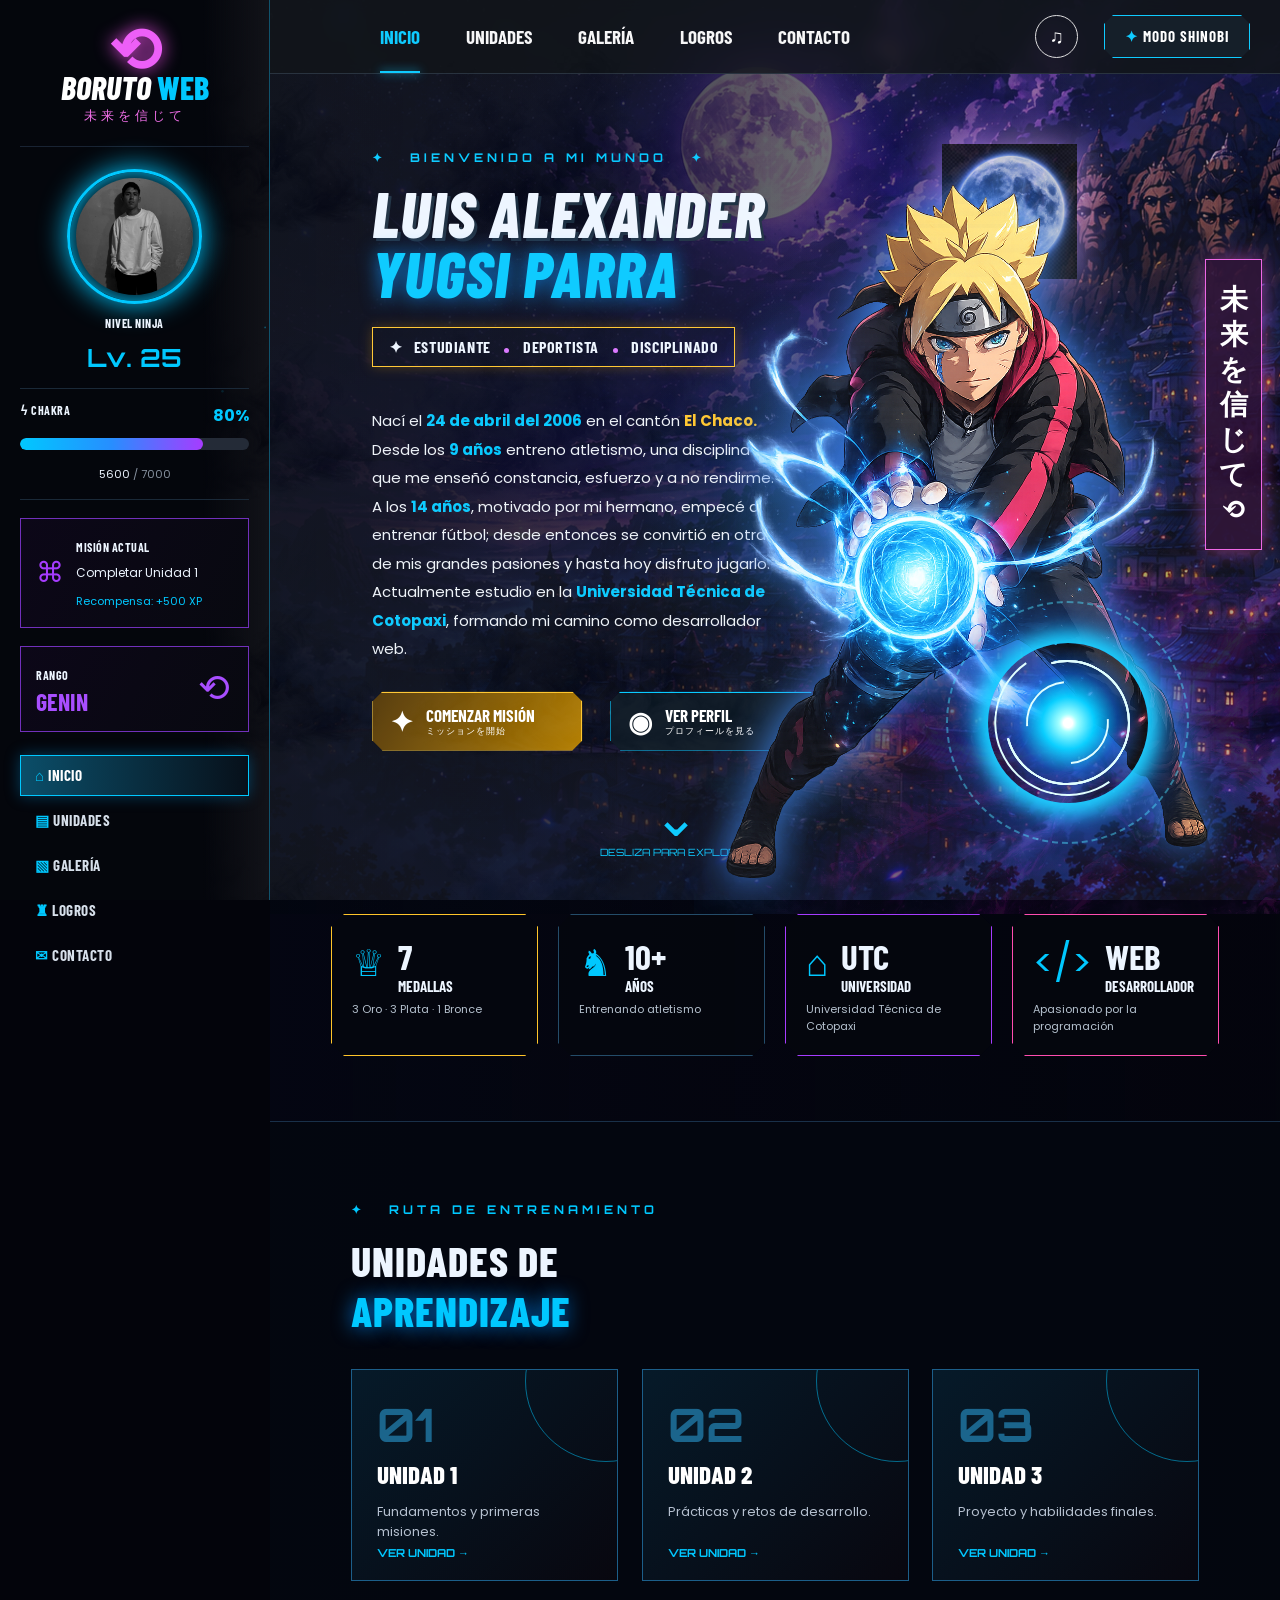
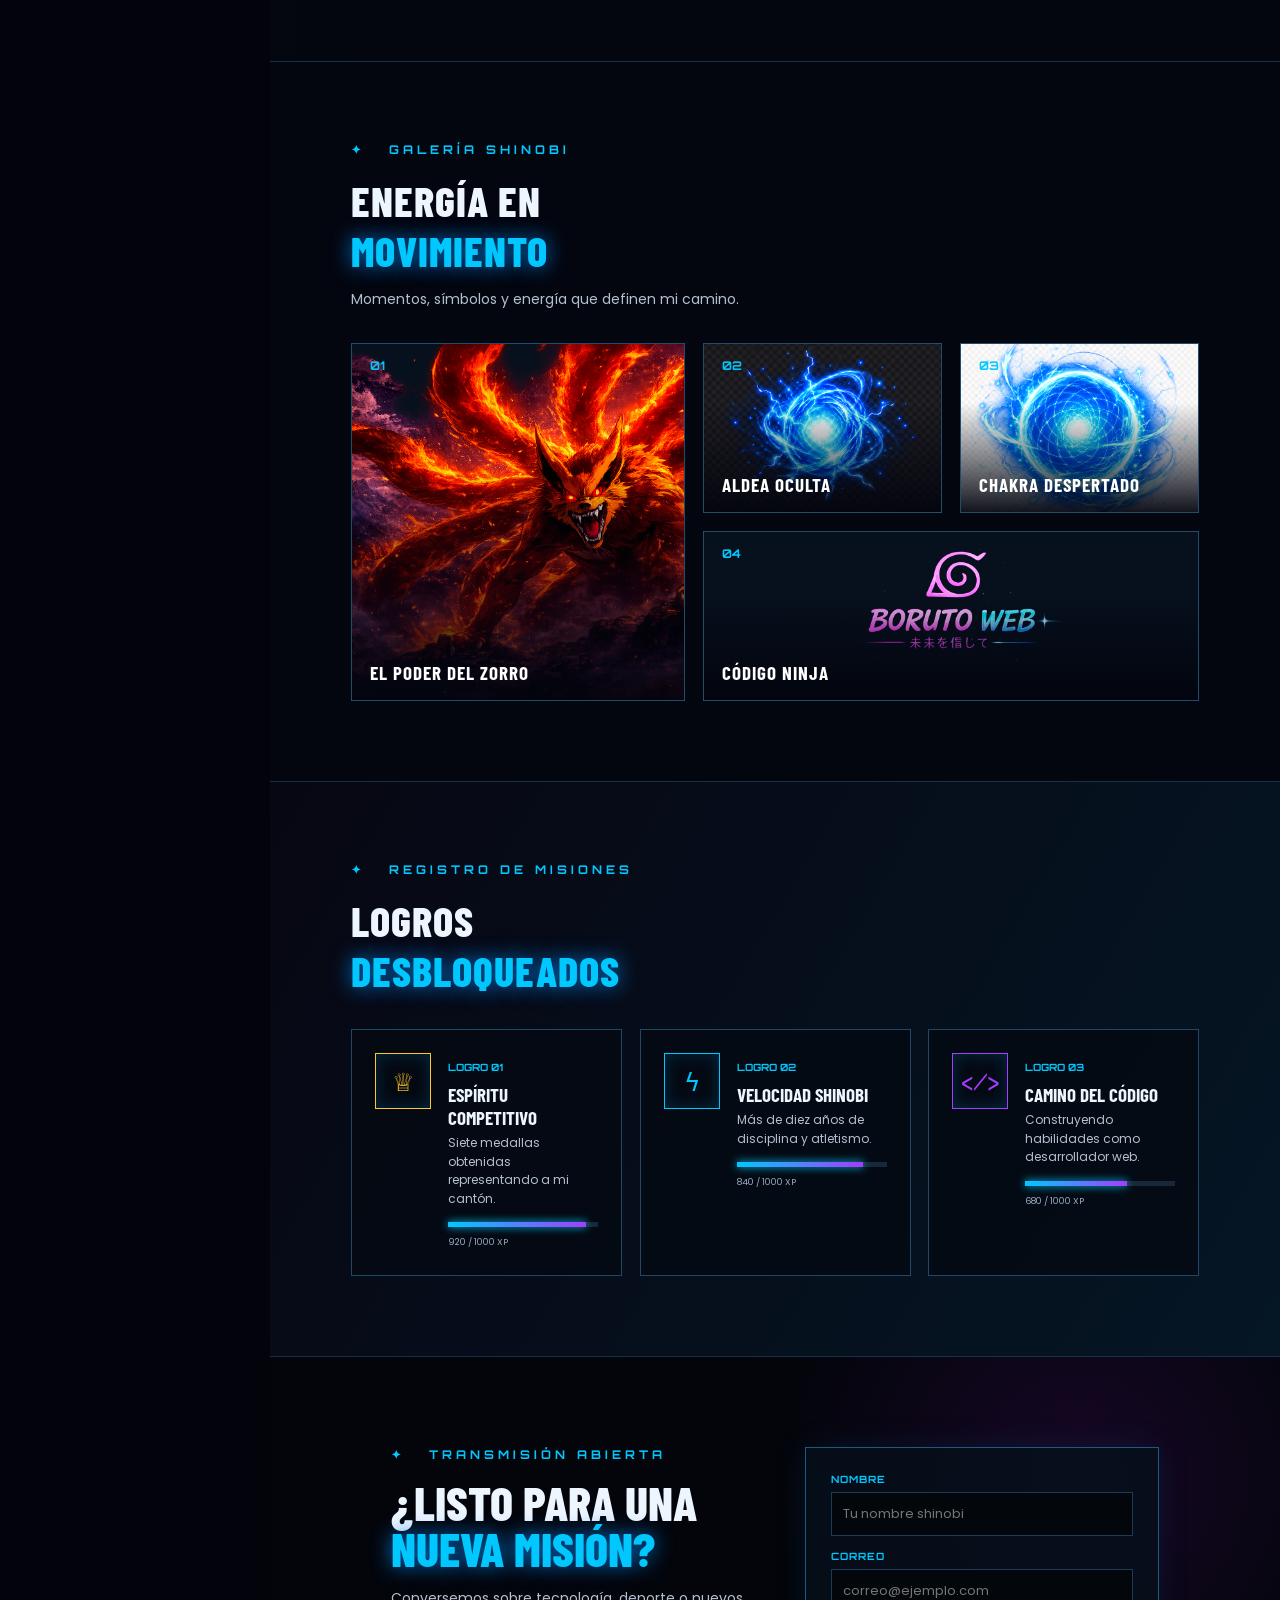
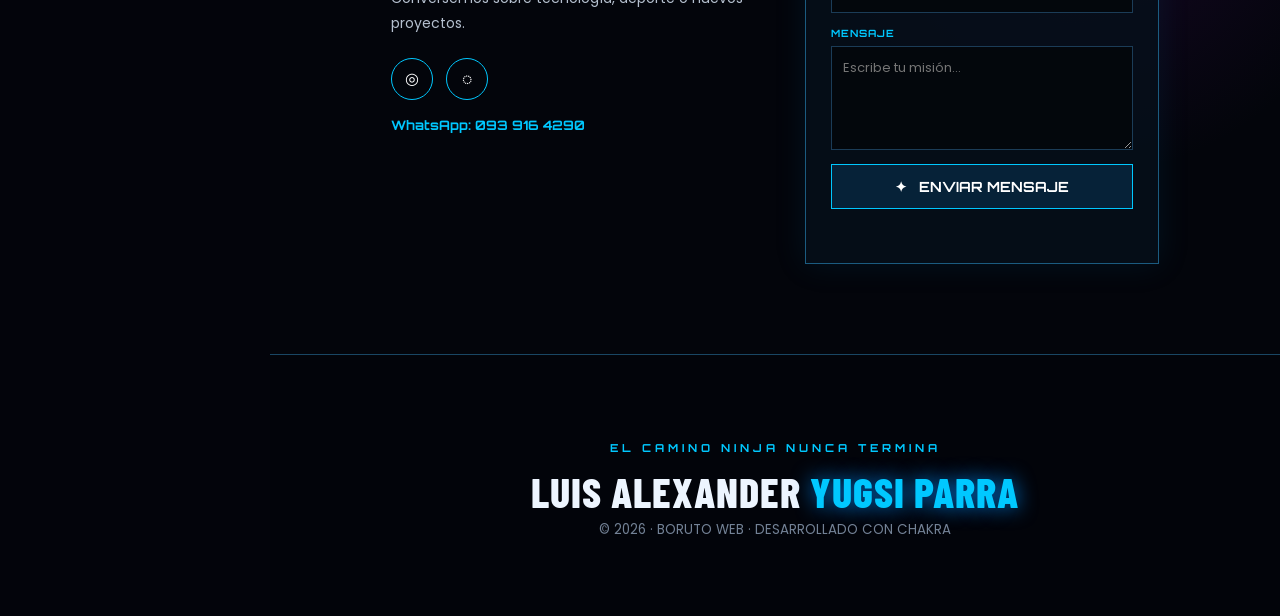
==== index.html @ 44925be3 "parte27" ====
<!doctype html>
<html lang="es">
<head>
  <meta charset="UTF-8">
  <meta name="viewport" content="width=device-width, initial-scale=1.0">
  <meta name="theme-color" content="#050711">
  <title>Boruto Web | Luis Alexander Yugsi</title>
  <link rel="preconnect" href="https://fonts.googleapis.com">
  <link rel="preconnect" href="https://fonts.gstatic.com" crossorigin>
  <link href="https://fonts.googleapis.com/css2?family=Barlow+Condensed:wght@500;600;700;800&family=Orbitron:wght@500;600;700;800&family=Poppins:wght@400;500;600;700&display=swap" rel="stylesheet">
  <link rel="stylesheet" href="style.css">
  <link rel="stylesheet" href="extras.css">
  <link rel="stylesheet" href="polish.css">
  <link rel="stylesheet" href="fixes.css">
  <link rel="stylesheet" href="composition.css">
  <link rel="stylesheet" href="motion.css">
</head>
<body>
  <div class="loader" id="loader" aria-label="Cargando experiencia shinobi"><div class="loader-mark">うずまき</div><p>BORUTO · NARUTO NEXT GENERATIONS</p><small>LA NUEVA GENERACIÓN DESPIERTA</small><span></span></div>
  <div class="cursor-sharingan" id="sharingan" aria-hidden="true"><i></i><i></i><i></i></div>
  <div class="page-noise" aria-hidden="true"></div>
  <canvas id="particles" aria-hidden="true"></canvas>

  <aside class="sidebar" aria-label="Panel de navegación">
    <a class="brand" href="#inicio"><span class="leaf">⟲</span><strong>BORUTO <em>WEB</em></strong><small>未来を信じて</small></a>
    <section class="profile-card">
      <div class="profile-ring"><img src="img/avatar.jpg" alt="Foto de Luis Alexander Yugsi"></div>
      <p>NIVEL NINJA</p><b>Lv. <em>25</em></b>
    </section>
    <section class="chakra"><div><span>ϟ CHAKRA</span><b>80%</b></div><div class="meter"><i></i></div><small>5600 <em>/ 7000</em></small></section>
    <section class="mission"><span>⌘</span><div><b>MISIÓN ACTUAL</b><p>Completar Unidad 1</p><small>Recompensa: +500 XP</small></div></section>
    <section class="rank"><small>RANGO</small><b>GENIN</b><span>⟲</span></section>
    <nav class="side-nav"><a class="active" href="#inicio">⌂ <span>INICIO</span></a><a href="#unidades">▤ <span>UNIDADES</span></a><a href="#galeria">▧ <span>GALERÍA</span></a><a href="#logros">♜ <span>LOGROS</span></a><a href="#contacto">✉ <span>CONTACTO</span></a></nav>
  </aside>

  <main>
    <header class="topbar"><button class="menu-toggle" aria-label="Abrir menú">☰</button><nav><a class="active" href="#inicio">INICIO</a><a href="#unidades">UNIDADES</a><a href="#galeria">GALERÍA</a><a href="#logros">LOGROS</a><a href="#contacto">CONTACTO</a></nav><button class="sound" id="sound" aria-label="Activar sonido">♫</button><button class="mode" id="mode">✦ <span>MODO SHINOBI</span></button></header>

    <section class="hero" id="inicio">
      <div class="kurama-ambient" aria-hidden="true"></div>
      <div class="hero-copy reveal">
        <p class="eyebrow">✦ &nbsp; BIENVENIDO A MI MUNDO &nbsp; ✦</p>
        <h1>LUIS ALEXANDER <span>YUGSI PARRA</span></h1>
        <div class="roles">✦ &nbsp; ESTUDIANTE <i></i> DEPORTISTA <i></i> DISCIPLINADO</div>
        <p class="intro">Nací el <b>24 de abril del 2006</b> en el cantón <strong>El Chaco.</strong> Desde los <b>9 años</b> entreno atletismo, una disciplina que me enseñó constancia, esfuerzo y a no rendirme. A los <b>14 años</b>, motivado por mi hermano, empecé a entrenar fútbol; desde entonces se convirtió en otra de mis grandes pasiones y hasta hoy disfruto jugarlo. Actualmente estudio en la <b>Universidad Técnica de Cotopaxi</b>, formando mi camino como desarrollador web.</p>
        <div class="hero-actions"><a class="btn btn-gold" href="unidad1.html">✦ <span>COMENZAR MISIÓN<small>ミッションを開始</small></span></a><a class="btn btn-blue" href="https://www.instagram.com/luisy._x6/" target="_blank" rel="noreferrer">◉ <span>VER PERFIL<small>プロフィールを見る</small></span></a></div>
        <a class="explore" href="#unidades">⌄<small>DESLIZA PARA EXPLORAR</small></a>
      </div>
      <div class="hero-art reveal" aria-label="Ilustración de Boruto con rasengan">
        <img class="moon" src="img/luna.png" alt="">
        <img class="boruto" src="img/boruto.png" alt="Boruto Uzumaki">
        <div class="rasengan" id="rasengan"><i></i><i></i><i></i><b></b></div>
      </div>
      <div class="scroll">未<br>来<br>を<br>信<br>じ<br>て<br>⟲</div>
    </section>

    <section class="stats" id="estadisticas"><article><span>♕</span><b>7</b><strong>MEDALLAS</strong><p>3 Oro · 3 Plata · 1 Bronce</p></article><article><span>♞</span><b>10+</b><strong>AÑOS</strong><p>Entrenando atletismo</p></article><article><span>⌂</span><b>UTC</b><strong>UNIVERSIDAD</strong><p>Universidad Técnica de Cotopaxi</p></article><article><span>&lt;/&gt;</span><b>WEB</b><strong>DESARROLLADOR</strong><p>Apasionado por la programación</p></article></section>

    <section class="content-section" id="unidades"><p class="eyebrow">✦ &nbsp; RUTA DE ENTRENAMIENTO</p><h2>UNIDADES DE <span>APRENDIZAJE</span></h2><div class="unit-grid"><a href="unidad1.html"><b>01</b><h3>UNIDAD 1</h3><p>Fundamentos y primeras misiones.</p><span>VER UNIDAD →</span></a><a href="unidad2.html"><b>02</b><h3>UNIDAD 2</h3><p>Prácticas y retos de desarrollo.</p><span>VER UNIDAD →</span></a><a href="unidad3.html"><b>03</b><h3>UNIDAD 3</h3><p>Proyecto y habilidades finales.</p><span>VER UNIDAD →</span></a></div></section>
    <section class="content-section gallery" id="galeria"><p class="eyebrow">✦ &nbsp; GALERÍA SHINOBI</p><h2>ENERGÍA EN <span>MOVIMIENTO</span></h2><p class="section-text">Momentos, símbolos y energía que definen mi camino.</p><div class="gallery-grid"><button class="gallery-card featured" data-title="EL PODER DEL ZORRO"><img src="img/kurama.png" alt="Kurama"><span>01</span><b>EL PODER DEL ZORRO</b></button><button class="gallery-card" data-title="ALDEA OCULTA"><img src="img/card-bg.png" alt="Paisaje shinobi"><span>02</span><b>ALDEA OCULTA</b></button><button class="gallery-card" data-title="CHAKRA DESPERTADO"><img src="img/rasenga.png" alt="Rasengan"><span>03</span><b>CHAKRA DESPERTADO</b></button><button class="gallery-card" data-title="CÓDIGO NINJA"><img src="img/logo.png" alt="Símbolo shinobi"><span>04</span><b>CÓDIGO NINJA</b></button></div></section>
    <section class="content-section achievements" id="logros"><p class="eyebrow">✦ &nbsp; REGISTRO DE MISIONES</p><h2>LOGROS <span>DESBLOQUEADOS</span></h2><div class="achievement-grid"><article><div class="badge gold">♕</div><div><small>LOGRO 01</small><h3>ESPÍRITU COMPETITIVO</h3><p>Siete medallas obtenidas representando a mi cantón.</p><div class="xp"><i style="width:92%"></i></div><span>920 / 1000 XP</span></div></article><article><div class="badge blue">ϟ</div><div><small>LOGRO 02</small><h3>VELOCIDAD SHINOBI</h3><p>Más de diez años de disciplina y atletismo.</p><div class="xp"><i style="width:84%"></i></div><span>840 / 1000 XP</span></div></article><article><div class="badge purple">&lt;/&gt;</div><div><small>LOGRO 03</small><h3>CAMINO DEL CÓDIGO</h3><p>Construyendo habilidades como desarrollador web.</p><div class="xp"><i style="width:68%"></i></div><span>680 / 1000 XP</span></div></article></div></section>
    <section class="contact-section" id="contacto"><div><p class="eyebrow">✦ &nbsp; TRANSMISIÓN ABIERTA</p><h2>¿LISTO PARA UNA<br><span>NUEVA MISIÓN?</span></h2><p>Conversemos sobre tecnología, deporte o nuevos proyectos.</p><div class="socials"><a href="https://www.instagram.com/luisy._x6/" target="_blank" rel="noreferrer" aria-label="Instagram de Luis">◎</a><a href="https://wa.me/593939164290" target="_blank" rel="noreferrer" aria-label="WhatsApp de Luis">◌</a></div><a class="phone-link" href="https://wa.me/593939164290" target="_blank" rel="noreferrer">WhatsApp: 093 916 4290</a></div><form id="contact-form"><label>NOMBRE<input required name="nombre" placeholder="Tu nombre shinobi"></label><label>CORREO<input required type="email" name="correo" placeholder="correo@ejemplo.com"></label><label>MENSAJE<textarea required name="mensaje" rows="4" placeholder="Escribe tu misión..."></textarea></label><button class="send" type="submit">✦ &nbsp; ENVIAR MENSAJE</button><p class="form-status" aria-live="polite"></p></form></section>
    <footer><p>EL CAMINO NINJA NUNCA TERMINA</p><h2>LUIS ALEXANDER <span>YUGSI PARRA</span></h2><small>© 2026 · BORUTO WEB · DESARROLLADO CON CHAKRA</small></footer>
  <dialog id="lightbox"><button aria-label="Cerrar galería">×</button><img src="" alt=""><p></p></dialog>
  </main>
  <script src="main.js"></script>
  <script src="extras.js"></script>
  <script src="music.js"></script>
  <script src="motion.js"></script>
</body>
</html>
---- style.css ----
:root{--cyan:#00c8ff;--purple:#a63cff;--gold:#ffc52a;--pink:#ff4daf;--bg:#03040b;--panel:#070a13;--text:#edf5ff;--muted:#b5c0cf}*{box-sizing:border-box}html{scroll-behavior:smooth}body{margin:0;background:var(--bg);color:var(--text);font-family:Poppins,sans-serif;overflow-x:hidden}.page-noise{position:fixed;inset:0;z-index:10;pointer-events:none;opacity:.06;background-image:url("img/smoke.png");background-size:390px;mix-blend-mode:screen}#particles{position:fixed;inset:0;width:100%;height:100%;z-index:1;pointer-events:none}.loader{position:fixed;inset:0;z-index:99;display:grid;place-content:center;text-align:center;gap:14px;background:#03040b;transition:opacity .7s,visibility .7s}.loader.done{opacity:0;visibility:hidden}.loader-mark{font:700 70px/1 Orbitron;color:var(--cyan);text-shadow:0 0 30px var(--cyan)}.loader p,.eyebrow{font:700 12px Orbitron;letter-spacing:4px;color:var(--cyan)}.loader>span{width:230px;height:3px;background:#132233;overflow:hidden}.loader>span:after{content:"";display:block;width:50%;height:100%;background:var(--cyan);animation:load 1.8s infinite}@keyframes load{from{transform:translateX(-100%)}to{transform:translateX(200%)}}.sidebar{position:fixed;z-index:12;inset:0 auto 0 0;width:270px;padding:28px 20px;background:linear-gradient(90deg,#04060c 75%,transparent);border-right:1px solid #11536c}.brand{display:grid;justify-items:center;text-decoration:none;color:white;border-bottom:1px solid #192333;padding-bottom:20px}.leaf{font:700 62px/40px Orbitron;color:#ed5ff7;text-shadow:0 0 18px #f04fec}.brand strong{font:800 32px Barlow Condensed;font-style:italic}.brand em{color:var(--cyan);font-style:normal}.brand small{color:#ef6ee7;letter-spacing:4px}.profile-card{text-align:center;padding:22px 0 14px}.profile-ring{margin:auto;width:135px;height:135px;border:3px solid var(--cyan);border-radius:50%;padding:6px;box-shadow:0 0 28px var(--cyan),inset 0 0 22px var(--cyan)}.profile-ring img{width:100%;height:100%;object-fit:cover;border-radius:50%;filter:grayscale(1) contrast(1.2)}.profile-card p,.chakra span,.mission b,.rank small{font:700 12px Barlow Condensed;letter-spacing:.5px}.profile-card b{font:700 25px Orbitron;color:var(--cyan)}.profile-card em{font-style:normal}.chakra{border-top:1px solid #1a2938;border-bottom:1px solid #1a2938;padding:14px 0;text-align:center}.chakra div:first-child{display:flex;justify-content:space-between}.chakra b{color:var(--cyan)}.meter{height:12px;background:#242b37;border-radius:10px;margin:10px 0;overflow:hidden}.meter i{display:block;width:80%;height:100%;background:linear-gradient(90deg,var(--cyan),#278eff,var(--purple));border-radius:inherit}.chakra small{font-size:11px}.chakra em{color:#8792a0;font-style:normal}.mission,.rank{position:relative;margin-top:18px;border:1px solid #7130bb;background:linear-gradient(120deg,#0c0718,#080910);padding:15px;display:flex;gap:12px;align-items:center}.mission>span{font-size:28px;color:var(--purple)}.mission p{margin:5px 0;font-size:12px}.mission small{color:var(--cyan);font-size:11px}.rank{display:block}.rank b{display:block;color:#a84eff;font:700 24px Barlow Condensed}.rank span{position:absolute;right:18px;bottom:15px;color:#a84eff;font-size:38px}.side-nav{display:grid;gap:4px;margin-top:23px}.side-nav a{padding:10px 14px;color:#d6dfea;text-decoration:none;font:700 15px Barlow Condensed;letter-spacing:.5px;border:1px solid transparent}.side-nav a:hover,.side-nav .active{color:white;background:linear-gradient(90deg,#0b4e69,#07101a);border-color:var(--cyan);box-shadow:0 0 15px #008ed566}.side-nav a::first-letter{color:var(--cyan)}main{position:relative;z-index:2;margin-left:270px;min-height:100vh;background:linear-gradient(90deg,#050714cc,#05071440),url("img/fondo.png") center/cover fixed}.topbar{height:74px;display:flex;align-items:center;justify-content:flex-end;gap:26px;padding:0 30px;border-bottom:1px solid #1c2633;background:#03060bd9;backdrop-filter:blur(9px);position:sticky;top:0;z-index:11}.topbar nav{display:flex;gap:46px;margin-right:auto;margin-left:80px}.topbar a{position:relative;text-decoration:none;color:#f5f5f6;font:700 19px Barlow Condensed}.topbar a:hover,.topbar a.active{color:var(--cyan)}.topbar a.active:after{content:"";position:absolute;height:2px;inset:auto 0 -25px;background:var(--cyan);box-shadow:0 0 10px var(--cyan)}button{font:inherit;color:white}.sound{border:1px solid #ddd;border-radius:50%;background:transparent;width:43px;height:43px;font-size:19px}.mode{padding:11px 20px;background:#06111c;border:1px solid var(--cyan);clip-path:polygon(9px 0,calc(100% - 9px) 0,100% 9px,100% calc(100% - 9px),calc(100% - 9px) 100%,9px 100%,0 calc(100% - 9px),0 9px);box-shadow:0 0 17px #008bd880;font:700 15px Barlow Condensed;letter-spacing:1px}.mode:first-letter{color:var(--cyan)}.menu-toggle{display:none}.hero{position:relative;display:grid;grid-template-columns:minmax(410px,1fr) minmax(440px,.9fr);min-height:760px;padding:60px 10% 20px;overflow:hidden}.hero:before{content:"";position:absolute;inset:0;background:radial-gradient(circle at 68% 42%,#204b9366,transparent 29%),linear-gradient(90deg,#030610cc 0%,transparent 80%);pointer-events:none}.hero-copy,.hero-art{position:relative;z-index:2}.hero-copy{padding-top:20px}.eyebrow{margin:0 0 18px}.hero h1{margin:0;font:800 clamp(47px,5vw,76px)/.93 Barlow Condensed;font-style:italic;letter-spacing:1px;text-shadow:3px 3px 0 #172a3d}.hero h1 span,h2 span{display:block;color:var(--cyan);text-shadow:0 0 20px #0078d8}.roles{display:inline-block;margin:25px 0;padding:9px 16px;border:1px solid var(--gold);box-shadow:0 0 13px #c17c0055;font:700 16px Barlow Condensed;letter-spacing:.6px}.roles i{display:inline-block;margin:0 10px;width:5px;height:5px;border-radius:50%;background:#d972ff}.intro{max-width:490px;font-size:15px;line-height:1.9;color:#edf2f8}.intro b{color:var(--cyan)}.intro strong{color:var(--gold)}.hero-actions{display:flex;gap:28px;margin-top:28px}.btn{display:flex;align-items:center;gap:13px;min-width:210px;padding:11px 17px;text-decoration:none;color:white;font:700 28px Barlow Condensed;transition:.25s;clip-path:polygon(10px 0,calc(100% - 10px) 0,100% 10px,100% calc(100% - 10px),calc(100% - 10px) 100%,10px 100%,0 calc(100% - 10px),0 10px)}.btn span{font-size:17px}.btn small{display:block;font:9px Poppins;letter-spacing:1px}.btn:hover{transform:translateY(-6px) scale(1.03)}.btn-gold{background:linear-gradient(120deg,#4d3100,#b37e00);border:1px solid var(--gold);box-shadow:0 0 16px #ffc40077}.btn-blue{background:#06121e;border:1px solid var(--cyan);box-shadow:0 0 16px #00bfff77}.explore{display:grid;justify-items:center;text-decoration:none;color:var(--cyan);font-size:55px;line-height:.5;margin:52px 0 0 48%;animation:bob 1.4s infinite alternate}.explore small{font:10px Orbitron;margin-top:16px;white-space:nowrap}@keyframes bob{to{transform:translateY(10px)}}.hero-art{min-width:0}.boruto{position:absolute;width:min(670px,60vw);right:-6%;bottom:-25px;filter:drop-shadow(0 0 20px #327de9);animation:float 5s ease-in-out infinite}.moon{position:absolute;top:-38px;right:23%;width:150px;mix-blend-mode:screen;opacity:.8;filter:drop-shadow(0 0 20px #d09aff)}@keyframes float{50%{transform:translateY(-15px)}}.rasengan{position:absolute;z-index:3;width:170px;height:170px;right:17%;bottom:0;border-radius:50%;background:radial-gradient(circle,#fff 0 4%,#9effff 8%,#0cf 23%,#066dfc88 44%,transparent 68%);box-shadow:0 0 18px 12px #10cfff,0 0 60px 25px #1269ff99;animation:spin 4s linear infinite}.rasengan:before,.rasengan:after,.rasengan i{content:"";position:absolute;inset:11%;border:2px solid #dfffff;border-radius:50%;border-left-color:transparent;transform:rotate(30deg)}.rasengan:after{inset:24%;transform:rotate(-50deg);border-right-color:transparent}.rasengan i:nth-child(2){inset:4%;transform:rotate(100deg);border-top-color:transparent}.rasengan b{position:absolute;inset:-26%;border:2px dashed #43dfff77;border-radius:50%}@keyframes spin{to{transform:rotate(360deg)}}.scroll{position:absolute;right:18px;top:200px;padding:22px 13px;color:white;text-align:center;font:700 28px/1.25 serif;background:#26082ddd;border:1px solid #ed5fe3;box-shadow:0 0 22px #f158d588}.stats{position:relative;z-index:3;display:grid;grid-template-columns:repeat(4,1fr);gap:20px;padding:0 6% 65px}.stats article{min-height:127px;padding:20px;border:1px solid #244c69;background:#05080ede;clip-path:polygon(13px 0,calc(100% - 13px) 0,100% 13px,100% calc(100% - 13px),calc(100% - 13px) 100%,13px 100%,0 calc(100% - 13px),0 13px)}.stats article:nth-child(1){border-color:var(--gold)}.stats article:nth-child(3){border-color:var(--purple)}.stats article:nth-child(4){border-color:var(--pink)}.stats span{float:left;color:var(--cyan);font-size:37px;margin-right:13px}.stats b{font:700 35px Barlow Condensed}.stats strong{display:block;font:700 15px Barlow Condensed}.stats p{margin:6px 0 0;font-size:11px;color:#b5c1ce}.content-section{position:relative;padding:80px 8%;background:#040710e8;border-top:1px solid #193049}.content-section h2,footer h2{margin:0;font:800 42px Barlow Condensed;letter-spacing:1px}.unit-grid{display:grid;grid-template-columns:repeat(3,1fr);gap:24px;margin-top:34px}.unit-grid a{position:relative;min-height:195px;padding:25px;text-decoration:none;color:white;border:1px solid #1c5e89;background:linear-gradient(135deg,#061a29,#08070f);overflow:hidden;transition:.3s}.unit-grid a:before{content:"";position:absolute;width:160px;height:160px;right:-70px;top:-70px;border:1px solid var(--cyan);border-radius:50%;opacity:.5}.unit-grid a:hover{transform:translateY(-9px);box-shadow:0 12px 35px #008fd333;border-color:var(--cyan)}.unit-grid b{font:700 46px Orbitron;color:#1b658c}.unit-grid h3{margin:6px 0;font:800 25px Barlow Condensed}.unit-grid p{color:var(--muted);font-size:13px}.unit-grid span{position:absolute;bottom:20px;color:var(--cyan);font:700 11px Orbitron}.gallery>div{display:grid;grid-template-columns:1.2fr 1fr 1fr;gap:18px;margin-top:33px;height:250px}.gallery img{width:100%;height:100%;object-fit:cover;filter:saturate(1.2) contrast(1.05);border:1px solid #275372;transition:.3s}.gallery img:hover{transform:scale(1.025);box-shadow:0 0 25px #00b7ff88}footer{padding:75px 8%;text-align:center;background:#02040a;border-top:1px solid #194663}footer>p{font:700 11px Orbitron;letter-spacing:4px;color:var(--cyan)}footer h2 span{display:inline;color:var(--cyan)}footer div{display:flex;justify-content:center;gap:18px;margin:25px}footer a{display:grid;place-items:center;width:48px;height:48px;border:1px solid var(--cyan);border-radius:50%;color:white;text-decoration:none;font-size:22px;box-shadow:0 0 15px #008ad666}footer small{color:#738296}.cursor-sharingan{position:fixed;z-index:20;width:25px;height:25px;left:0;top:0;border:2px solid #ff375f;border-radius:50%;background:#ef3150;box-shadow:0 0 14px #f31143;pointer-events:none;transform:translate(-50%,-50%) scale(0);transition:transform .15s}.cursor-sharingan i{position:absolute;width:6px;height:10px;background:#09040a;border-radius:100% 0;left:8px;top:1px;transform-origin:5px 11px}.cursor-sharingan i:nth-child(2){transform:rotate(120deg)}.cursor-sharingan i:nth-child(3){transform:rotate(240deg)}body.shinobi{--cyan:#ff3b63;background:#150409}body.shinobi .mode,body.shinobi .topbar a.active:after{border-color:#ff3b63;background:#ff3b63}body.shinobi .boruto{filter:drop-shadow(0 0 22px #f03565)}@media(max-width:1000px){.sidebar{transform:translateX(-100%);transition:.3s}.sidebar.open{transform:translateX(0)}main{margin-left:0}.menu-toggle{display:block;background:none;border:0;font-size:23px}.topbar nav{margin-left:0;gap:18px}.hero{padding-left:8%;padding-right:5%}.stats{grid-template-columns:repeat(2,1fr)}.scroll{display:none}}@media(max-width:650px){.topbar nav,.sound{display:none}.topbar{justify-content:space-between}.hero{display:block;min-height:780px;padding-top:55px}.hero h1{font-size:50px}.hero-art{height:360px}.boruto{width:400px;right:-80px;bottom:-15px}.rasengan{width:115px;height:115px;right:17%;bottom:2px}.hero-actions{gap:10px}.btn{min-width:0;width:50%;padding:9px;font-size:22px}.btn span{font-size:13px}.stats,.unit-grid{grid-template-columns:1fr}.gallery>div{height:auto;grid-template-columns:1fr}.gallery img{height:180px}.content-section h2,footer h2{font-size:35px}}
---- extras.css ----
.kurama-ambient{position:absolute;z-index:1;right:-12%;bottom:-16%;width:70%;height:72%;background:url("img/kurama.png") right bottom/contain no-repeat;opacity:.12;filter:hue-rotate(285deg) saturate(1.8);mix-blend-mode:screen;animation:kurama 13s ease-in-out infinite}.section-text{max-width:510px;color:var(--muted);font-size:14px}.gallery-grid{display:grid!important;grid-template-columns:1.4fr 1fr 1fr!important;grid-auto-rows:170px;height:auto!important}.gallery-card{position:relative;padding:0;overflow:hidden;border:1px solid #214d6d;background:#07101d;color:white;text-align:left;cursor:pointer}.gallery-card.featured{grid-row:span 2}.gallery-card:nth-child(4){grid-column:span 2}.gallery-card img{border:0!important;transform:none!important;transition:transform .5s!important}.gallery-card:after{content:"";position:absolute;inset:0;background:linear-gradient(transparent 35%,#02040eee)}.gallery-card:hover img{transform:scale(1.09)!important}.gallery-card span,.gallery-card b{position:absolute;z-index:1;left:18px}.gallery-card span{top:14px;color:var(--cyan);font:700 12px Orbitron}.gallery-card b{bottom:16px;font:700 19px Barlow Condensed;letter-spacing:1px}.achievements{background:linear-gradient(120deg,#070713,#051624)}.achievement-grid{display:grid;grid-template-columns:repeat(3,1fr);gap:18px;margin-top:34px}.achievement-grid article{display:flex;gap:17px;padding:23px;border:1px solid #214667;background:#050912c9}.badge{display:grid;place-items:center;min-width:56px;height:56px;border:1px solid var(--cyan);font:25px Orbitron;color:var(--cyan);box-shadow:inset 0 0 16px #008bc444}.badge.gold{border-color:var(--gold);color:var(--gold)}.badge.purple{border-color:var(--purple);color:var(--purple)}.achievement-grid small{font:700 10px Orbitron;color:var(--cyan)}.achievement-grid h3{margin:5px 0;font:700 19px Barlow Condensed}.achievement-grid p{margin:0;color:var(--muted);font-size:12px;line-height:1.55}.xp{height:5px;background:#18283a;margin-top:14px}.xp i{display:block;height:100%;background:linear-gradient(90deg,var(--cyan),var(--purple));box-shadow:0 0 8px var(--cyan)}.achievement-grid article span{font-size:9px;color:#99abc1}.contact-section{display:grid;grid-template-columns:1fr 1fr;gap:60px;padding:90px 12%;background:radial-gradient(circle at 80% 20%,#3e0b5b55,transparent 32%),#03050b;border-top:1px solid #193049}.contact-section h2{margin:0;font:800 48px/.95 Barlow Condensed}.contact-section h2 span{color:var(--cyan)}.contact-section>div>p:not(.eyebrow){color:var(--muted);font-size:14px;line-height:1.8;max-width:420px}.socials{display:flex;gap:13px;margin-top:22px}.socials a{display:grid;place-items:center;width:42px;height:42px;border:1px solid var(--cyan);border-radius:50%;color:white;text-decoration:none}.contact-section form{padding:25px;border:1px solid #1b5b80;background:#06101bd9;box-shadow:0 0 30px #006ea422}.contact-section label{display:block;margin-bottom:14px;font:700 10px Orbitron;letter-spacing:1px;color:var(--cyan)}.contact-section input,.contact-section textarea{display:block;width:100%;margin-top:7px;padding:11px;border:1px solid #1b3c57;background:#03070c;color:white;outline:none;font:13px Poppins}.contact-section input:focus,.contact-section textarea:focus{border-color:var(--cyan);box-shadow:0 0 10px #00bfff33}.send{width:100%;padding:13px;border:1px solid var(--cyan);background:#062238;color:white;font:700 14px Orbitron;cursor:pointer}.send:hover{background:#063d61}.form-status{min-height:18px;margin:11px 0 0;color:var(--cyan);font-size:12px}dialog{padding:0;border:1px solid var(--cyan);background:#030711;color:white;max-width:min(700px,90vw)}dialog::backdrop{background:#000c}dialog img{display:block;max-width:100%;max-height:70vh}dialog p{padding:0 18px;font:700 19px Barlow Condensed}dialog button{position:absolute;right:7px;top:5px;width:35px;height:35px;border:1px solid white;background:#050911;color:white;font-size:25px;cursor:pointer}@keyframes kurama{50%{transform:translate(-35px,-18px) scale(1.06);opacity:.2}}@media(max-width:800px){.achievement-grid,.contact-section{grid-template-columns:1fr}.gallery-grid{grid-template-columns:1fr 1fr!important}.gallery-card.featured{grid-row:span 2}.gallery-card:nth-child(4){grid-column:span 2}}@media(max-width:500px){.gallery-grid{grid-template-columns:1fr!important}.gallery-card.featured,.gallery-card:nth-child(4){grid-row:auto;grid-column:auto}.contact-section{padding:65px 8%}}
---- polish.css ----
.hero{align-items:center;padding-left:clamp(48px,8vw,130px);padding-right:clamp(28px,6vw,100px)}.hero-copy{align-self:center;padding:0 0 28px;max-width:560px}.hero-art{height:680px;align-self:center}.hero-art .boruto{right:50%;transform:translateX(50%)}.hero-art .moon{right:38%}.hero-art .rasengan{right:19%}.profile-ring img{object-position:center 27%;filter:grayscale(.25) contrast(1.08)}.sound.active{color:var(--cyan);border-color:var(--cyan);box-shadow:0 0 19px #00c8ff99;animation:pulse-sound 1.4s infinite alternate}@keyframes pulse-sound{to{transform:scale(1.08);box-shadow:0 0 28px #00c8ff}}.phone-link{display:inline-block;margin-top:17px;color:var(--cyan);font:700 13px Orbitron;text-decoration:none}.phone-link:hover{text-decoration:underline}@media(max-width:1000px){.hero{padding-left:8%;padding-right:5%}.hero-art .boruto{right:-6%;transform:none}.hero-art{height:auto}.hero-copy{max-width:none}}@media(max-width:650px){.profile-ring img{object-position:center 24%}.hero-art{height:360px}.hero-art .boruto{right:-80px;transform:none}.hero-art .rasengan{right:17%}}
---- fixes.css ----
/* El movimiento vertical de Boruto usa transform; mantenerlo en el mismo contexto evita que la ilustración se desplace fuera del encuadre. */
.hero-art .boruto{right:-4%!important;transform:none!important;bottom:-8px!important}.hero-art{overflow:visible}.hero{isolation:isolate}.loader small{font:600 10px Orbitron;letter-spacing:3px;color:#a5cfe6;margin-top:-8px}.achievements{scroll-margin-top:85px}.stats{scroll-margin-top:85px}@media(min-width:1001px){.hero-art{height:680px}.hero-art .boruto{width:min(640px,52vw)!important;right:-2%!important;bottom:0!important}.hero-art .rasengan{right:15%!important;bottom:6%!important}}@media(max-width:650px){.hero-art .boruto{right:-80px!important;bottom:-15px!important}}
---- composition.css ----
/* Composición de escritorio: la ilustración mide 1024×1536; se limita su ancho para conservar la cabeza y el rasengan dentro del hero. */
@media(min-width:1001px){.hero{min-height:790px}.hero-art{height:760px!important}.hero-art .boruto{width:min(520px,43vw)!important;right:2%!important;bottom:-45px!important}.hero-art .moon{top:10px!important;right:33%!important;width:135px}.hero-art .rasengan{width:160px;height:160px;right:17%!important;bottom:12%!important}.hero-copy{padding-bottom:20px}.scroll{top:185px}}
@media(min-width:1500px){.hero-art .boruto{width:540px!important;right:0!important}.hero-art .rasengan{right:15%!important}}
@media(max-width:1000px){.hero-art .boruto{width:min(500px,67vw)!important;right:-4%!important;bottom:-20px!important}}
---- motion.css ----
/* Movimiento, profundidad y transiciones de interfaz. */
.hero-copy,.hero-art,.stats article,.unit-grid a,.gallery-card,.achievement-grid article,.contact-section>div,.contact-section form{animation:rise-in .8s both}.hero-art{animation-delay:.16s}.stats article:nth-child(2),.unit-grid a:nth-child(2),.achievement-grid article:nth-child(2){animation-delay:.1s}.stats article:nth-child(3),.unit-grid a:nth-child(3),.achievement-grid article:nth-child(3){animation-delay:.2s}.stats article:nth-child(4){animation-delay:.3s}@keyframes rise-in{from{opacity:0;transform:translateY(32px)}to{opacity:1;transform:translateY(0)}}
.stats article,.unit-grid a,.achievement-grid article{will-change:transform;transform-style:preserve-3d}.stats article:before,.unit-grid a:after{content:"";position:absolute;inset:0;pointer-events:none;background:linear-gradient(120deg,transparent 35%,#ffffff18 48%,transparent 62%);transform:translateX(-125%);transition:transform .65s}.stats article:hover:before,.unit-grid a:hover:after{transform:translateX(125%)}.stats article:hover{transform:translateY(-10px) scale(1.02);box-shadow:0 18px 40px #00bfff22}.unit-grid a:hover{transform:translateY(-11px) rotateX(2deg);box-shadow:0 18px 42px #00bfff30}.gallery-card{animation:glow-breathe 3s ease-in-out infinite alternate}.gallery-card:nth-child(2){animation-delay:.4s}.gallery-card:nth-child(3){animation-delay:.8s}.gallery-card:nth-child(4){animation-delay:1.2s}@keyframes glow-breathe{to{box-shadow:0 0 18px #00bfff45}}.achievement-grid article:hover{transform:translateY(-8px);border-color:var(--cyan);box-shadow:0 15px 30px #008dd333}.hero:after{content:"";position:absolute;z-index:1;inset:0;pointer-events:none;background:radial-gradient(circle at var(--mouse-x,50%) var(--mouse-y,50%),#00bfff1e,transparent 24%);transition:background .1s}.topbar{transition:background .35s,box-shadow .35s}.topbar.scrolled{background:#03060bf2;box-shadow:0 8px 24px #0008}.reveal-section{opacity:0;transform:translateY(38px);transition:.8s cubic-bezier(.2,.8,.2,1)}.reveal-section.visible{opacity:1;transform:translateY(0)}
@media(prefers-reduced-motion:reduce){*,*:before,*:after{animation-duration:.01ms!important;transition-duration:.01ms!important}}
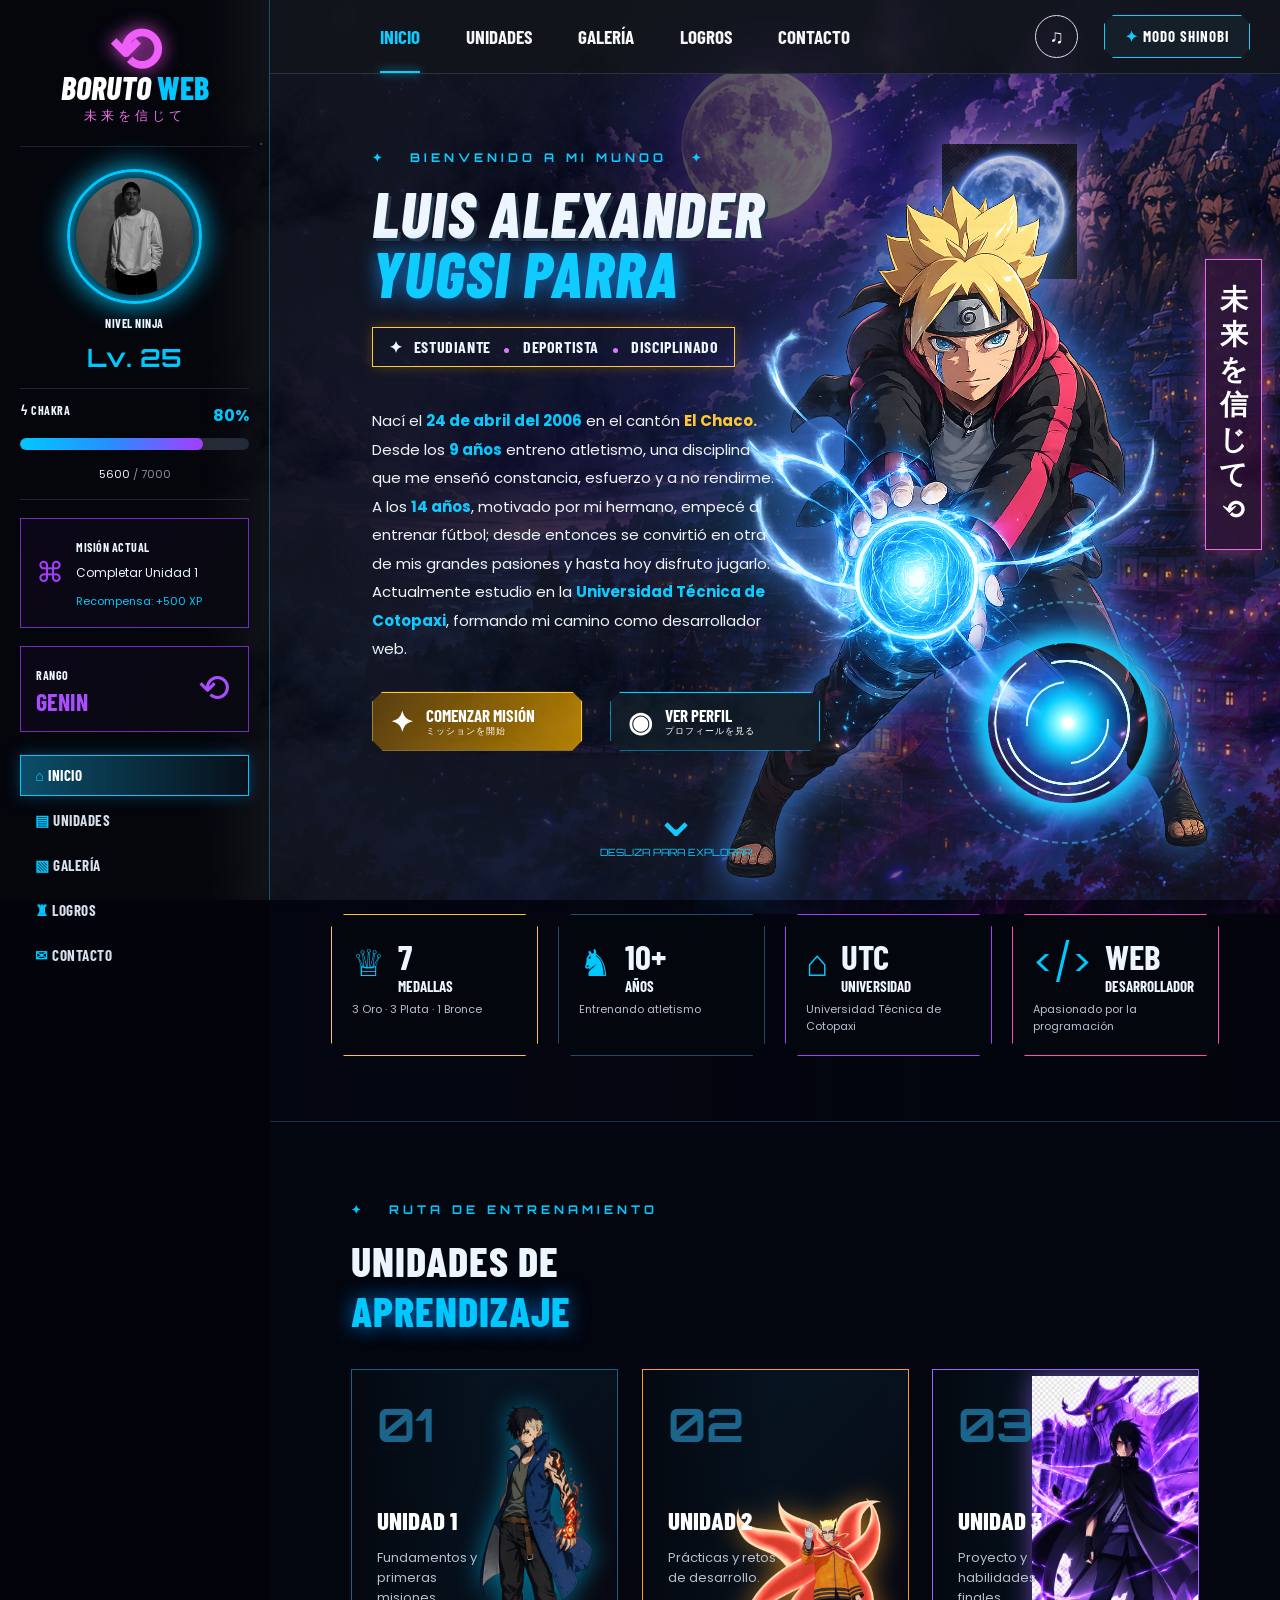
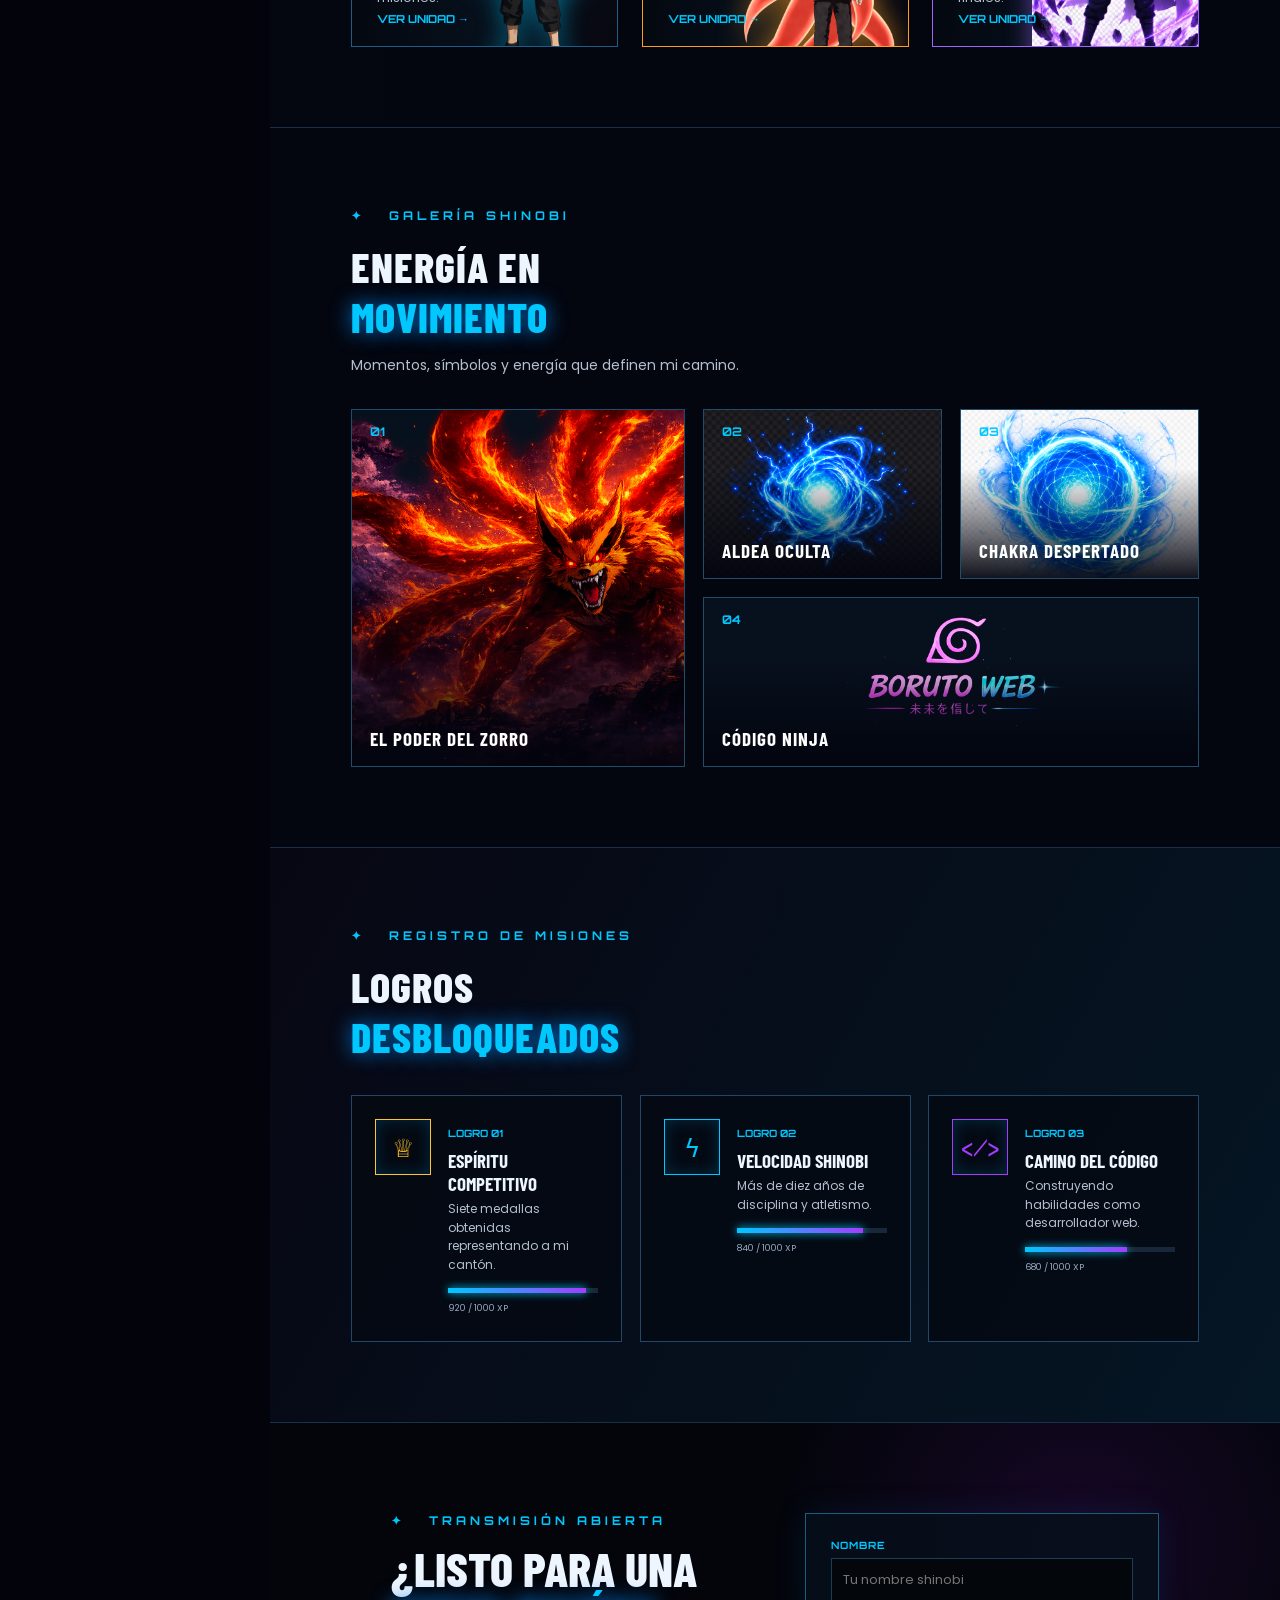
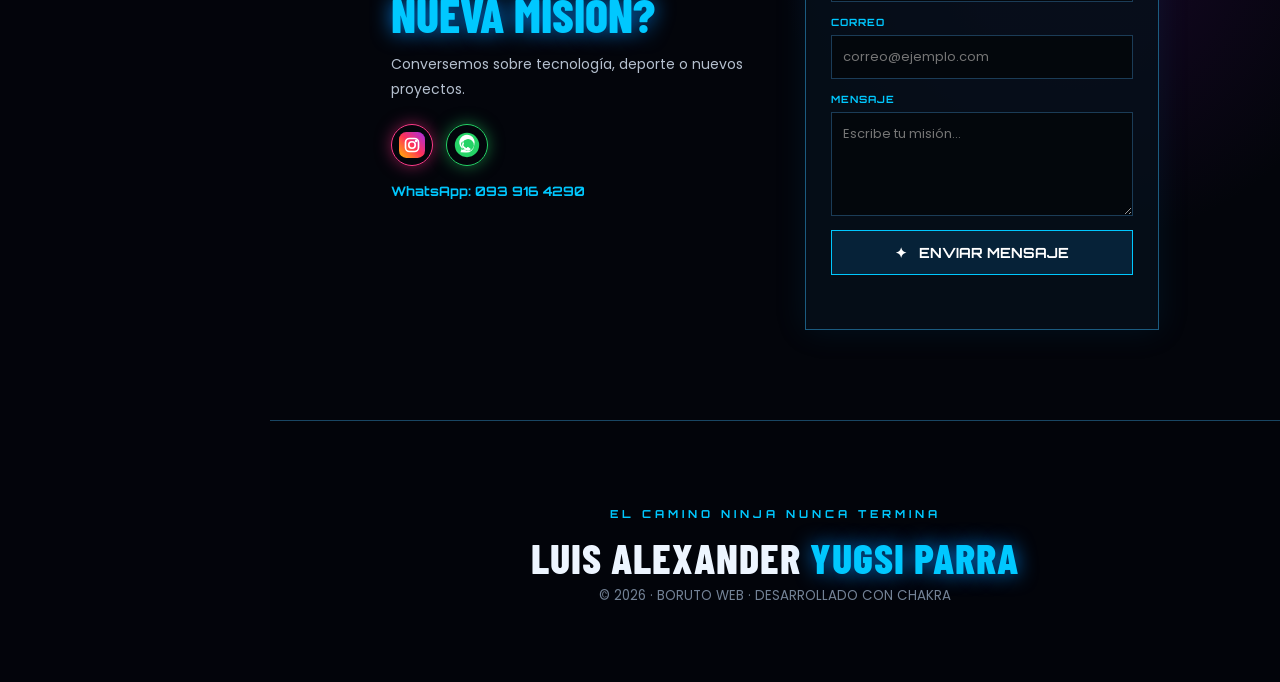
==== commit c19753f8: "parte28" ====
--- a/index.html
+++ b/index.html
@@ -14,6 +14,9 @@
   <link rel="stylesheet" href="fixes.css">
   <link rel="stylesheet" href="composition.css">
   <link rel="stylesheet" href="motion.css">
+  <link rel="stylesheet" href="effects2.css">
+  <link rel="stylesheet" href="unit-cards.css">
+  <link rel="stylesheet" href="chakra-effects.css">
 </head>
 <body>
   <div class="loader" id="loader" aria-label="Cargando experiencia shinobi"><div class="loader-mark">うずまき</div><p>BORUTO · NARUTO NEXT GENERATIONS</p><small>LA NUEVA GENERACIÓN DESPIERTA</small><span></span></div>
@@ -38,6 +41,7 @@
 
     <section class="hero" id="inicio">
       <div class="kurama-ambient" aria-hidden="true"></div>
+      <div class="chakra-bubbles" aria-hidden="true"><i></i><i></i><i></i><i></i><i></i><i></i></div>
       <div class="hero-copy reveal">
         <p class="eyebrow">✦ &nbsp; BIENVENIDO A MI MUNDO &nbsp; ✦</p>
         <h1>LUIS ALEXANDER <span>YUGSI PARRA</span></h1>
@@ -56,10 +60,10 @@
 
     <section class="stats" id="estadisticas"><article><span>♕</span><b>7</b><strong>MEDALLAS</strong><p>3 Oro · 3 Plata · 1 Bronce</p></article><article><span>♞</span><b>10+</b><strong>AÑOS</strong><p>Entrenando atletismo</p></article><article><span>⌂</span><b>UTC</b><strong>UNIVERSIDAD</strong><p>Universidad Técnica de Cotopaxi</p></article><article><span>&lt;/&gt;</span><b>WEB</b><strong>DESARROLLADOR</strong><p>Apasionado por la programación</p></article></section>
 
-    <section class="content-section" id="unidades"><p class="eyebrow">✦ &nbsp; RUTA DE ENTRENAMIENTO</p><h2>UNIDADES DE <span>APRENDIZAJE</span></h2><div class="unit-grid"><a href="unidad1.html"><b>01</b><h3>UNIDAD 1</h3><p>Fundamentos y primeras misiones.</p><span>VER UNIDAD →</span></a><a href="unidad2.html"><b>02</b><h3>UNIDAD 2</h3><p>Prácticas y retos de desarrollo.</p><span>VER UNIDAD →</span></a><a href="unidad3.html"><b>03</b><h3>UNIDAD 3</h3><p>Proyecto y habilidades finales.</p><span>VER UNIDAD →</span></a></div></section>
+    <section class="content-section" id="unidades"><p class="eyebrow">✦ &nbsp; RUTA DE ENTRENAMIENTO</p><h2>UNIDADES DE <span>APRENDIZAJE</span></h2><div class="unit-grid"><a class="unit-card kawaki-card" href="unidad1.html"><img src="img/kawaki.png" alt="Kawaki"><b>01</b><h3>UNIDAD 1</h3><p>Fundamentos y primeras misiones.</p><span>VER UNIDAD →</span></a><a class="unit-card naruto-card" href="unidad2.html"><img src="img/naruto.png" alt="Naruto Uzumaki"><b>02</b><h3>UNIDAD 2</h3><p>Prácticas y retos de desarrollo.</p><span>VER UNIDAD →</span></a><a class="unit-card sasuke-card" href="unidad3.html"><img src="img/sasuke.png" alt="Sasuke Uchiha"><b>03</b><h3>UNIDAD 3</h3><p>Proyecto y habilidades finales.</p><span>VER UNIDAD →</span></a></div></section>
     <section class="content-section gallery" id="galeria"><p class="eyebrow">✦ &nbsp; GALERÍA SHINOBI</p><h2>ENERGÍA EN <span>MOVIMIENTO</span></h2><p class="section-text">Momentos, símbolos y energía que definen mi camino.</p><div class="gallery-grid"><button class="gallery-card featured" data-title="EL PODER DEL ZORRO"><img src="img/kurama.png" alt="Kurama"><span>01</span><b>EL PODER DEL ZORRO</b></button><button class="gallery-card" data-title="ALDEA OCULTA"><img src="img/card-bg.png" alt="Paisaje shinobi"><span>02</span><b>ALDEA OCULTA</b></button><button class="gallery-card" data-title="CHAKRA DESPERTADO"><img src="img/rasenga.png" alt="Rasengan"><span>03</span><b>CHAKRA DESPERTADO</b></button><button class="gallery-card" data-title="CÓDIGO NINJA"><img src="img/logo.png" alt="Símbolo shinobi"><span>04</span><b>CÓDIGO NINJA</b></button></div></section>
     <section class="content-section achievements" id="logros"><p class="eyebrow">✦ &nbsp; REGISTRO DE MISIONES</p><h2>LOGROS <span>DESBLOQUEADOS</span></h2><div class="achievement-grid"><article><div class="badge gold">♕</div><div><small>LOGRO 01</small><h3>ESPÍRITU COMPETITIVO</h3><p>Siete medallas obtenidas representando a mi cantón.</p><div class="xp"><i style="width:92%"></i></div><span>920 / 1000 XP</span></div></article><article><div class="badge blue">ϟ</div><div><small>LOGRO 02</small><h3>VELOCIDAD SHINOBI</h3><p>Más de diez años de disciplina y atletismo.</p><div class="xp"><i style="width:84%"></i></div><span>840 / 1000 XP</span></div></article><article><div class="badge purple">&lt;/&gt;</div><div><small>LOGRO 03</small><h3>CAMINO DEL CÓDIGO</h3><p>Construyendo habilidades como desarrollador web.</p><div class="xp"><i style="width:68%"></i></div><span>680 / 1000 XP</span></div></article></div></section>
-    <section class="contact-section" id="contacto"><div><p class="eyebrow">✦ &nbsp; TRANSMISIÓN ABIERTA</p><h2>¿LISTO PARA UNA<br><span>NUEVA MISIÓN?</span></h2><p>Conversemos sobre tecnología, deporte o nuevos proyectos.</p><div class="socials"><a href="https://www.instagram.com/luisy._x6/" target="_blank" rel="noreferrer" aria-label="Instagram de Luis">◎</a><a href="https://wa.me/593939164290" target="_blank" rel="noreferrer" aria-label="WhatsApp de Luis">◌</a></div><a class="phone-link" href="https://wa.me/593939164290" target="_blank" rel="noreferrer">WhatsApp: 093 916 4290</a></div><form id="contact-form"><label>NOMBRE<input required name="nombre" placeholder="Tu nombre shinobi"></label><label>CORREO<input required type="email" name="correo" placeholder="correo@ejemplo.com"></label><label>MENSAJE<textarea required name="mensaje" rows="4" placeholder="Escribe tu misión..."></textarea></label><button class="send" type="submit">✦ &nbsp; ENVIAR MENSAJE</button><p class="form-status" aria-live="polite"></p></form></section>
+    <section class="contact-section" id="contacto"><div><p class="eyebrow">✦ &nbsp; TRANSMISIÓN ABIERTA</p><h2>¿LISTO PARA UNA<br><span>NUEVA MISIÓN?</span></h2><p>Conversemos sobre tecnología, deporte o nuevos proyectos.</p><div class="socials"><a class="social instagram" href="https://www.instagram.com/luisy._x6/" target="_blank" rel="noreferrer" aria-label="Instagram de Luis"><img src="img/instagram.svg" alt="Instagram"></a><a class="social whatsapp" href="https://wa.me/593939164290" target="_blank" rel="noreferrer" aria-label="WhatsApp de Luis"><img src="img/whatsapp.svg" alt="WhatsApp"></a></div><a class="phone-link" href="https://wa.me/593939164290" target="_blank" rel="noreferrer">WhatsApp: 093 916 4290</a></div><form id="contact-form"><label>NOMBRE<input required name="nombre" placeholder="Tu nombre shinobi"></label><label>CORREO<input required type="email" name="correo" placeholder="correo@ejemplo.com"></label><label>MENSAJE<textarea required name="mensaje" rows="4" placeholder="Escribe tu misión..."></textarea></label><button class="send" type="submit">✦ &nbsp; ENVIAR MENSAJE</button><p class="form-status" aria-live="polite"></p></form></section>
     <footer><p>EL CAMINO NINJA NUNCA TERMINA</p><h2>LUIS ALEXANDER <span>YUGSI PARRA</span></h2><small>© 2026 · BORUTO WEB · DESARROLLADO CON CHAKRA</small></footer>
   <dialog id="lightbox"><button aria-label="Cerrar galería">×</button><img src="" alt=""><p></p></dialog>
   </main>
@@ -67,5 +71,6 @@
   <script src="extras.js"></script>
   <script src="music.js"></script>
   <script src="motion.js"></script>
+  <script src="effects2.js"></script>
 </body>
 </html>
--- a/effects2.css
+++ b/effects2.css
@@ -0,0 +1 @@
+.click-spark{position:fixed;z-index:30;width:10px;height:10px;border-radius:50%;border:2px solid var(--cyan);pointer-events:none;transform:translate(-50%,-50%);animation:click-spark .65s ease-out forwards}@keyframes click-spark{to{width:110px;height:110px;opacity:0;border-width:1px}}
--- a/unit-cards.css
+++ b/unit-cards.css
@@ -0,0 +1 @@
+.unit-grid .unit-card{min-height:270px;padding:25px;overflow:hidden;isolation:isolate;background:linear-gradient(135deg,#061a29,#08070f)}.unit-card>img{position:absolute;z-index:-1;right:-3%;bottom:-14%;width:72%;height:112%;object-fit:contain;object-position:bottom right;filter:drop-shadow(0 0 12px #00c8ff88);transition:transform .45s,filter .45s}.unit-card:before{content:""!important;position:absolute!important;z-index:-1!important;inset:0!important;width:auto!important;height:auto!important;border:0!important;border-radius:0!important;background:linear-gradient(90deg,#040810f2 3%,#06111daf 48%,transparent 100%)!important;opacity:1!important}.unit-card:hover>img{transform:scale(1.1) translateX(-4%);filter:drop-shadow(0 0 24px var(--cyan))}.unit-card h3{margin-top:52px}.unit-card b{position:relative;z-index:1}.unit-card p{max-width:52%;position:relative;z-index:1}.unit-card span{z-index:2}.naruto-card{border-color:#ff9d1c!important}.naruto-card>img{filter:drop-shadow(0 0 13px #ff9d1c99)}.sasuke-card{border-color:#9e64ff!important}.sasuke-card>img{filter:drop-shadow(0 0 13px #9e64ff99)}@media(max-width:650px){.unit-card p{max-width:60%}.unit-card>img{width:68%}}
--- a/chakra-effects.css
+++ b/chakra-effects.css
@@ -0,0 +1 @@
+.hero-copy{z-index:5!important}.hero-art{z-index:3!important}.chakra-bubbles{position:absolute;z-index:2;left:5%;top:16%;width:48%;height:72%;pointer-events:none;overflow:hidden}.chakra-bubbles i{position:absolute;width:var(--size,16px);height:var(--size,16px);left:var(--left,30%);bottom:-35px;border-radius:50%;border:1px solid #7ceeff;background:radial-gradient(circle at 35% 30%,#fff,#49dfff70 28%,#008cff20 65%,transparent 70%);box-shadow:0 0 10px #00c8ff,0 0 24px #006aff;animation:chakra-rise var(--time,8s) linear infinite;animation-delay:var(--delay,0s)}.chakra-bubbles i:nth-child(1){--size:10px;--left:8%;--time:7s;--delay:-1s}.chakra-bubbles i:nth-child(2){--size:23px;--left:28%;--time:11s;--delay:-5s}.chakra-bubbles i:nth-child(3){--size:7px;--left:51%;--time:6s;--delay:-3s}.chakra-bubbles i:nth-child(4){--size:15px;--left:72%;--time:9s;--delay:-7s}.chakra-bubbles i:nth-child(5){--size:9px;--left:91%;--time:8s;--delay:-4s}.chakra-bubbles i:nth-child(6){--size:20px;--left:42%;--time:12s;--delay:-10s}@keyframes chakra-rise{0%{transform:translate3d(0,0,0) scale(.5);opacity:0}12%{opacity:.9}65%{opacity:.65}100%{transform:translate3d(45px,-610px,0) scale(1.35);opacity:0}}.social img{display:block;width:26px;height:26px;transition:transform .3s}.social.instagram{border-color:#ff3b89;box-shadow:0 0 16px #ff2e8980}.social.whatsapp{border-color:#25d366;box-shadow:0 0 16px #25d36680}.social:hover img{transform:scale(1.22) rotate(8deg)}.social:hover{transform:translateY(-6px) scale(1.08)}@media(max-width:800px){.chakra-bubbles{width:76%;left:7%;opacity:.65}.hero-copy{z-index:6!important}}
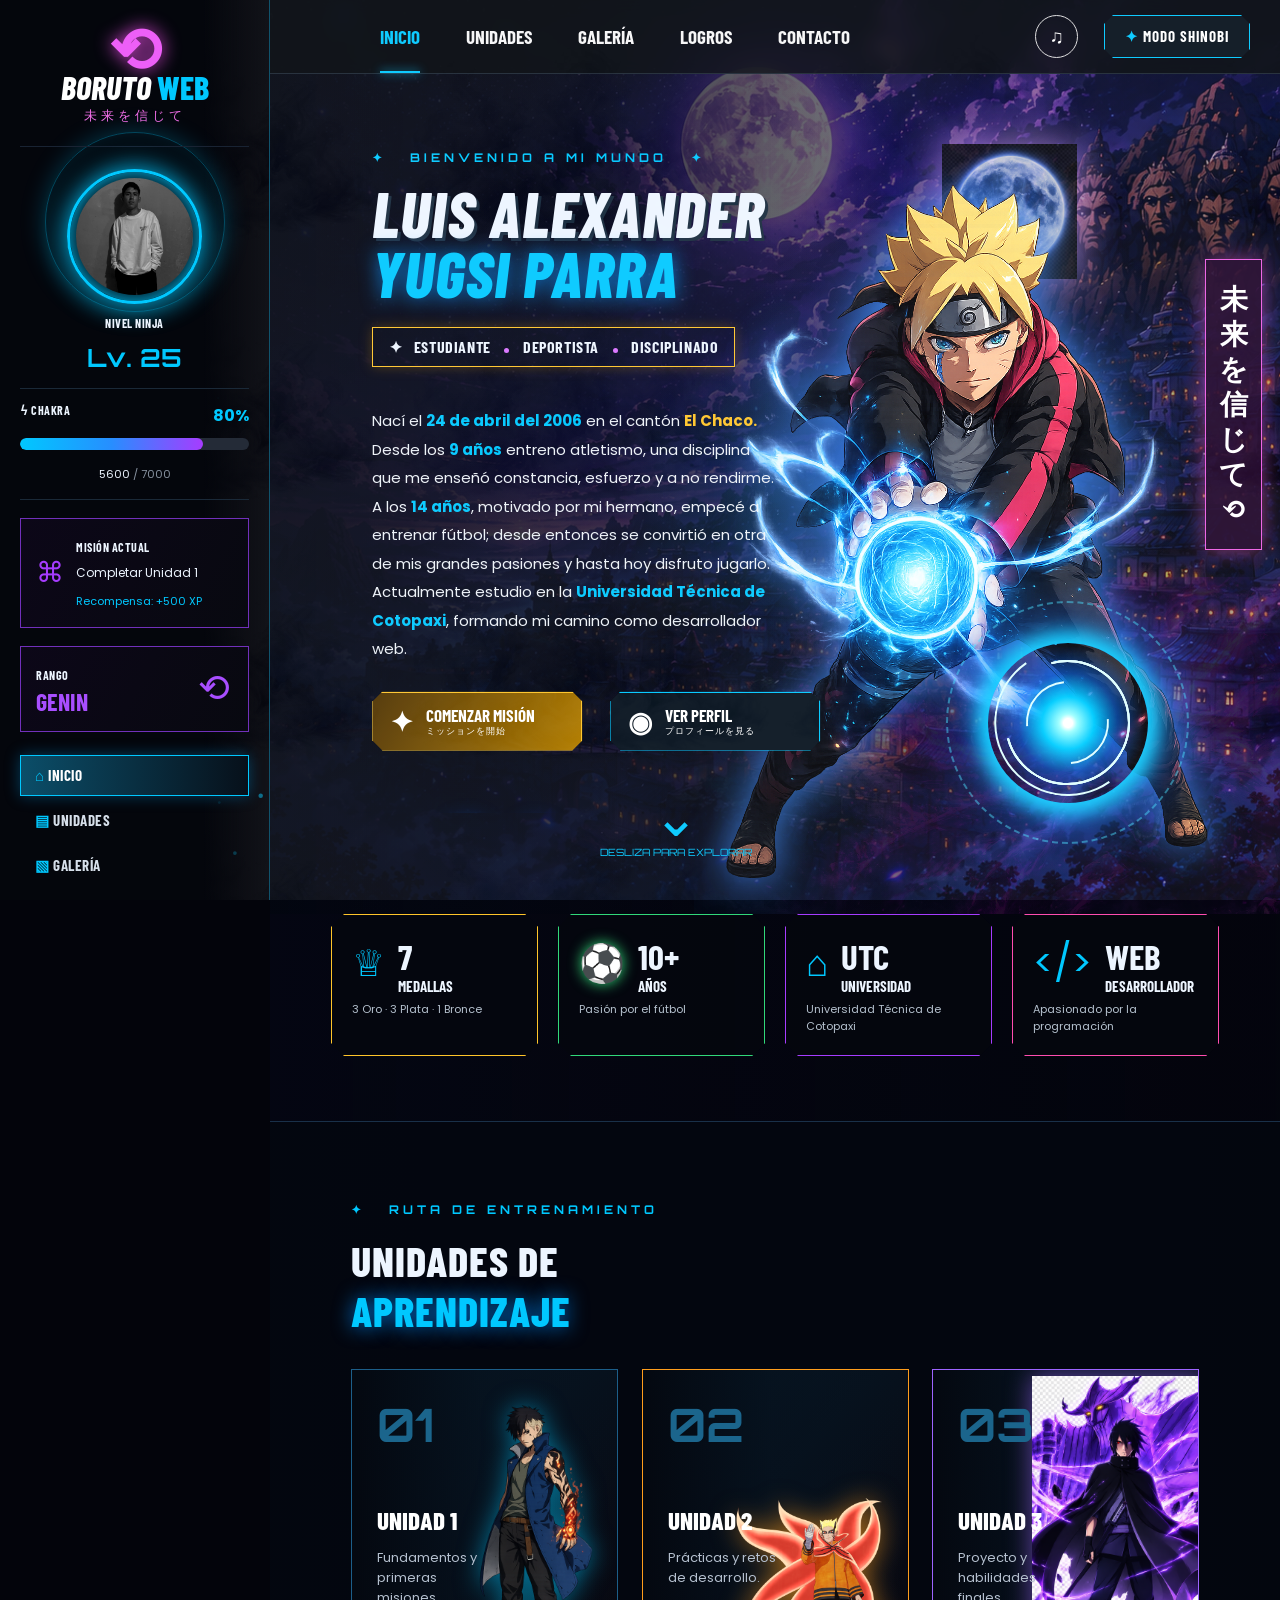
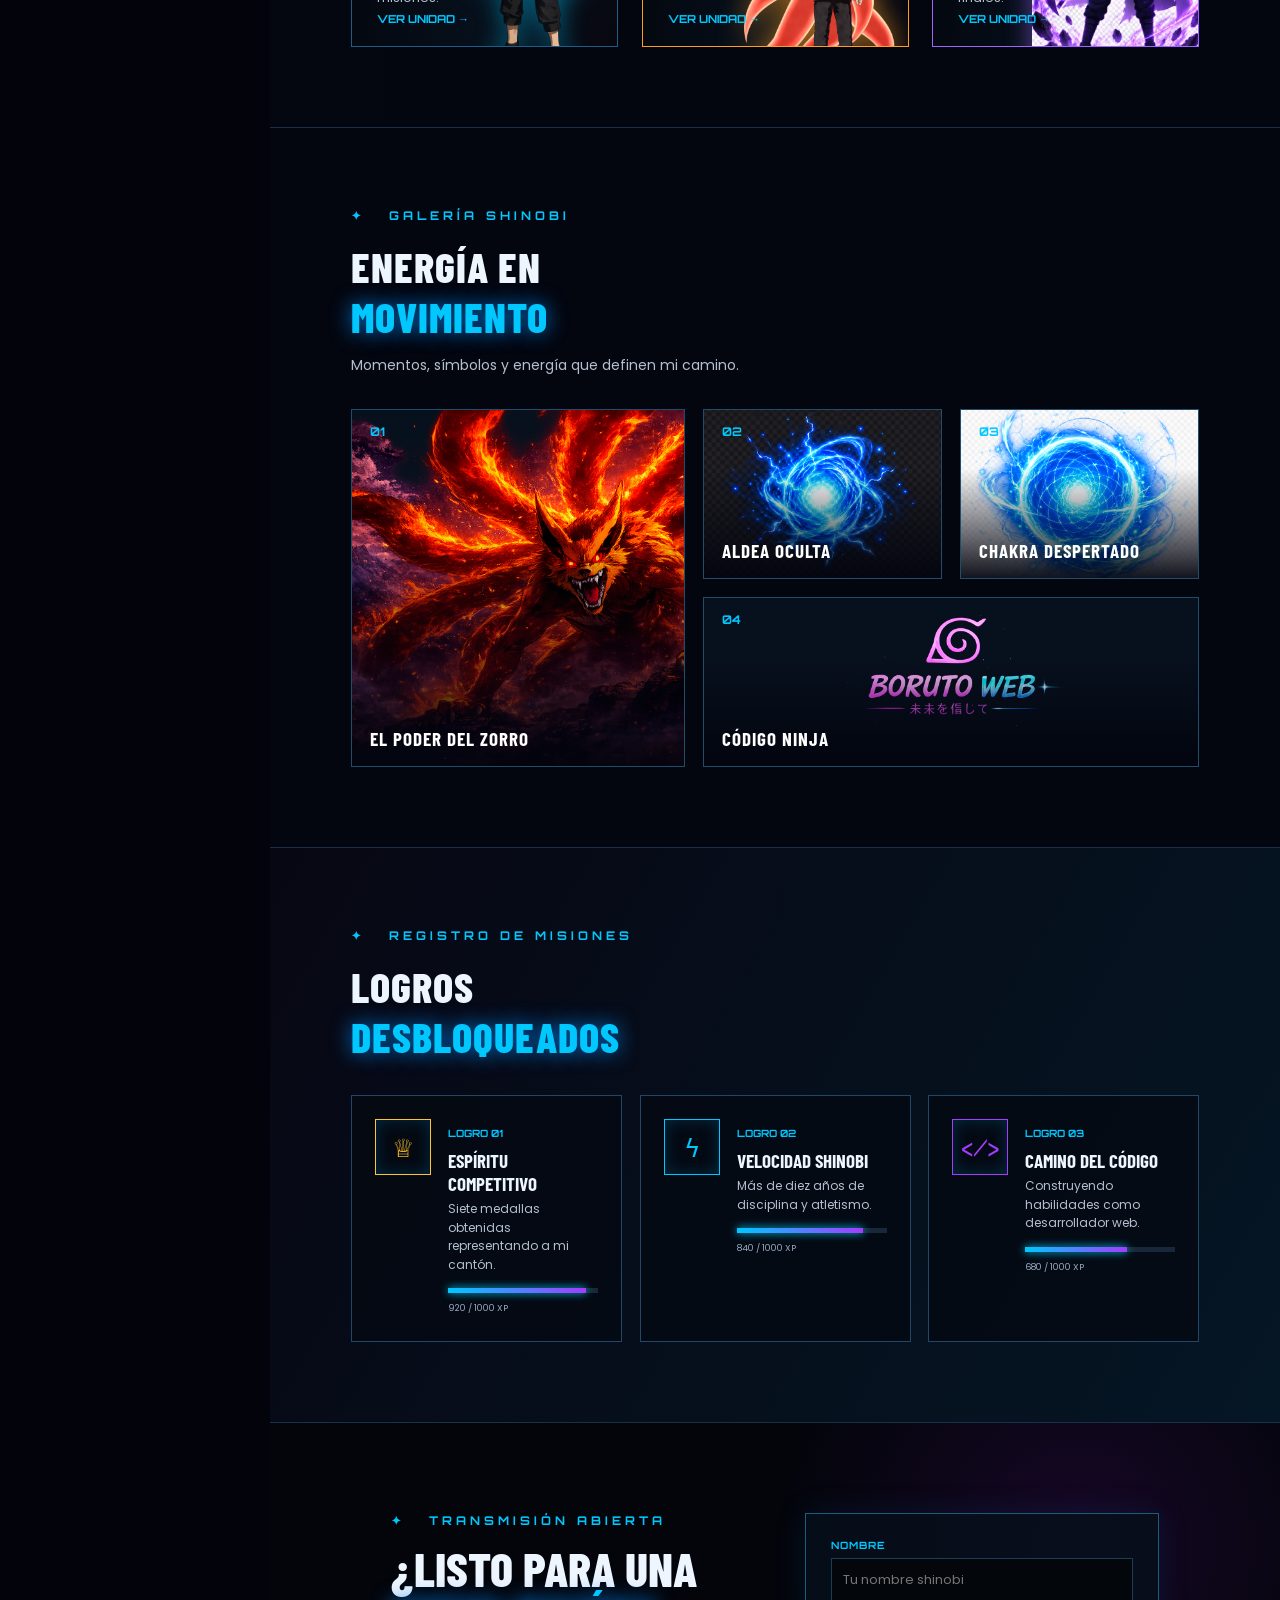
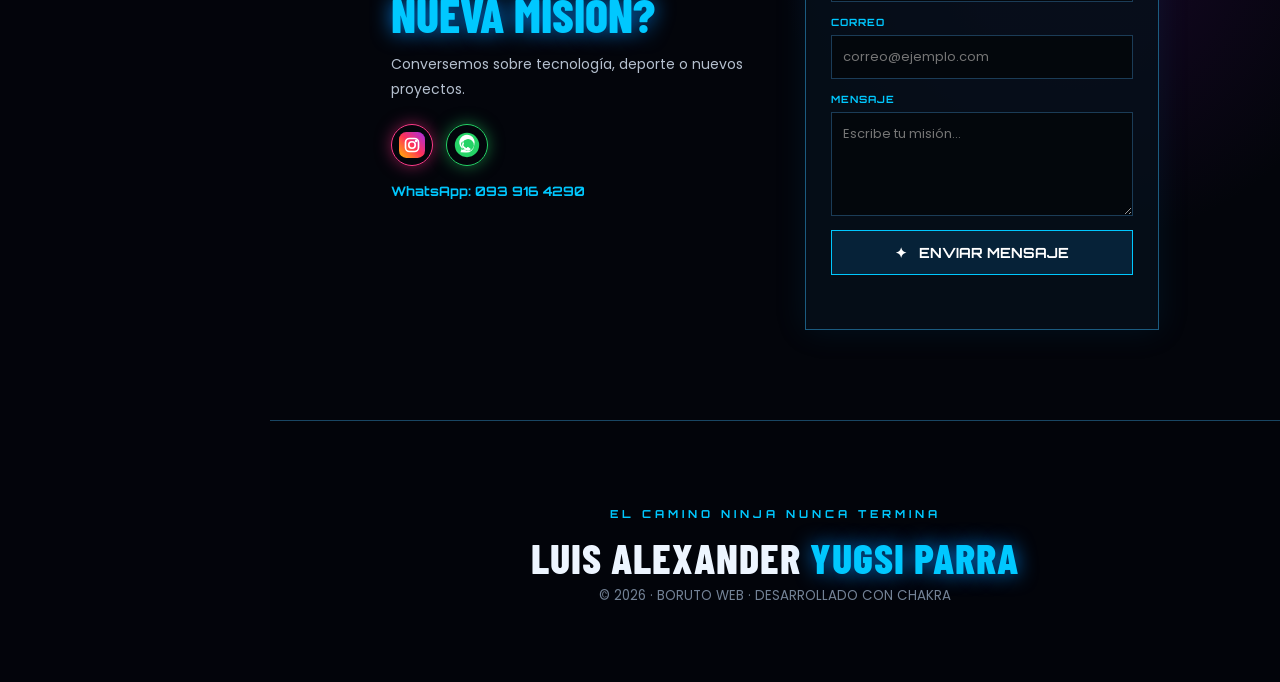
==== commit 922969db: "parte28" ====
--- a/index.html
+++ b/index.html
@@ -17,6 +17,8 @@
   <link rel="stylesheet" href="effects2.css">
   <link rel="stylesheet" href="unit-cards.css">
   <link rel="stylesheet" href="chakra-effects.css">
+  <link rel="stylesheet" href="football.css">
+  <link rel="stylesheet" href="sidebar-motion.css">
 </head>
 <body>
   <div class="loader" id="loader" aria-label="Cargando experiencia shinobi"><div class="loader-mark">うずまき</div><p>BORUTO · NARUTO NEXT GENERATIONS</p><small>LA NUEVA GENERACIÓN DESPIERTA</small><span></span></div>
@@ -25,6 +27,7 @@
   <canvas id="particles" aria-hidden="true"></canvas>
 
   <aside class="sidebar" aria-label="Panel de navegación">
+    <div class="sidebar-chakra" aria-hidden="true"><i></i><i></i><i></i><i></i><i></i><i></i><b></b></div>
     <a class="brand" href="#inicio"><span class="leaf">⟲</span><strong>BORUTO <em>WEB</em></strong><small>未来を信じて</small></a>
     <section class="profile-card">
       <div class="profile-ring"><img src="img/avatar.jpg" alt="Foto de Luis Alexander Yugsi"></div>
@@ -58,7 +61,7 @@
       <div class="scroll">未<br>来<br>を<br>信<br>じ<br>て<br>⟲</div>
     </section>
 
-    <section class="stats" id="estadisticas"><article><span>♕</span><b>7</b><strong>MEDALLAS</strong><p>3 Oro · 3 Plata · 1 Bronce</p></article><article><span>♞</span><b>10+</b><strong>AÑOS</strong><p>Entrenando atletismo</p></article><article><span>⌂</span><b>UTC</b><strong>UNIVERSIDAD</strong><p>Universidad Técnica de Cotopaxi</p></article><article><span>&lt;/&gt;</span><b>WEB</b><strong>DESARROLLADOR</strong><p>Apasionado por la programación</p></article></section>
+    <section class="stats" id="estadisticas"><article><span>♕</span><b>7</b><strong>MEDALLAS</strong><p>3 Oro · 3 Plata · 1 Bronce</p></article><article class="football-stat"><span>⚽</span><b>10+</b><strong>AÑOS</strong><p>Pasión por el fútbol</p></article><article><span>⌂</span><b>UTC</b><strong>UNIVERSIDAD</strong><p>Universidad Técnica de Cotopaxi</p></article><article><span>&lt;/&gt;</span><b>WEB</b><strong>DESARROLLADOR</strong><p>Apasionado por la programación</p></article></section>
 
     <section class="content-section" id="unidades"><p class="eyebrow">✦ &nbsp; RUTA DE ENTRENAMIENTO</p><h2>UNIDADES DE <span>APRENDIZAJE</span></h2><div class="unit-grid"><a class="unit-card kawaki-card" href="unidad1.html"><img src="img/kawaki.png" alt="Kawaki"><b>01</b><h3>UNIDAD 1</h3><p>Fundamentos y primeras misiones.</p><span>VER UNIDAD →</span></a><a class="unit-card naruto-card" href="unidad2.html"><img src="img/naruto.png" alt="Naruto Uzumaki"><b>02</b><h3>UNIDAD 2</h3><p>Prácticas y retos de desarrollo.</p><span>VER UNIDAD →</span></a><a class="unit-card sasuke-card" href="unidad3.html"><img src="img/sasuke.png" alt="Sasuke Uchiha"><b>03</b><h3>UNIDAD 3</h3><p>Proyecto y habilidades finales.</p><span>VER UNIDAD →</span></a></div></section>
     <section class="content-section gallery" id="galeria"><p class="eyebrow">✦ &nbsp; GALERÍA SHINOBI</p><h2>ENERGÍA EN <span>MOVIMIENTO</span></h2><p class="section-text">Momentos, símbolos y energía que definen mi camino.</p><div class="gallery-grid"><button class="gallery-card featured" data-title="EL PODER DEL ZORRO"><img src="img/kurama.png" alt="Kurama"><span>01</span><b>EL PODER DEL ZORRO</b></button><button class="gallery-card" data-title="ALDEA OCULTA"><img src="img/card-bg.png" alt="Paisaje shinobi"><span>02</span><b>ALDEA OCULTA</b></button><button class="gallery-card" data-title="CHAKRA DESPERTADO"><img src="img/rasenga.png" alt="Rasengan"><span>03</span><b>CHAKRA DESPERTADO</b></button><button class="gallery-card" data-title="CÓDIGO NINJA"><img src="img/logo.png" alt="Símbolo shinobi"><span>04</span><b>CÓDIGO NINJA</b></button></div></section>
--- a/football.css
+++ b/football.css
@@ -0,0 +1 @@
+.football-stat{border-color:#31d87a!important}.football-stat>span{color:#31d87a!important;text-shadow:0 0 14px #31d87a}.football-stat:hover{box-shadow:0 18px 40px #31d87a33!important}
--- a/sidebar-motion.css
+++ b/sidebar-motion.css
@@ -0,0 +1 @@
+.sidebar{overflow:hidden!important}.sidebar>*:not(.sidebar-chakra){position:relative;z-index:2}.sidebar-chakra{position:absolute;z-index:1;inset:0;pointer-events:none;overflow:hidden}.sidebar-chakra i{position:absolute;left:var(--left);bottom:-30px;width:var(--size);height:var(--size);border-radius:50%;background:radial-gradient(circle at 35% 30%,#fff,#00c8ff 17%,#167bff66 48%,transparent 70%);box-shadow:0 0 10px #00c8ff,0 0 22px #176bff;opacity:0;animation:sidebar-orb var(--time) linear infinite;animation-delay:var(--delay)}.sidebar-chakra i:nth-child(1){--left:11%;--size:7px;--time:6s;--delay:-1s}.sidebar-chakra i:nth-child(2){--left:78%;--size:13px;--time:10s;--delay:-6s}.sidebar-chakra i:nth-child(3){--left:37%;--size:5px;--time:5s;--delay:-3s}.sidebar-chakra i:nth-child(4){--left:90%;--size:8px;--time:8s;--delay:-2s}.sidebar-chakra i:nth-child(5){--left:24%;--size:12px;--time:11s;--delay:-8s}.sidebar-chakra i:nth-child(6){--left:61%;--size:6px;--time:7s;--delay:-4s}.sidebar-chakra b{position:absolute;width:180px;height:180px;left:45px;top:132px;border:1px solid #00c8ff55;border-radius:50%;box-shadow:0 0 25px #00c8ff44,inset 0 0 25px #00c8ff22;animation:chakra-wheel 7s linear infinite}@keyframes sidebar-orb{0%{transform:translate3d(0,0,0) scale(.2);opacity:0}12%{opacity:.9}85%{opacity:.65}100%{transform:translate3d(var(--drift,26px),-820px,0) scale(1.8);opacity:0}}@keyframes chakra-wheel{to{transform:rotate(360deg)}}.profile-ring{animation:profile-aura 2.8s ease-in-out infinite alternate}.energia{animation:chakra-flow 2.6s ease-in-out infinite alternate;transform-origin:left}@keyframes profile-aura{to{box-shadow:0 0 40px #00c8ff,0 0 65px #386bff88,inset 0 0 30px #00c8ff;transform:scale(1.025)}}@keyframes chakra-flow{to{filter:brightness(1.4);transform:scaleX(1.06)}}.mission,.rank{animation:side-card 4s ease-in-out infinite alternate}.rank{animation-delay:-2s}@keyframes side-card{to{border-color:#00c8ff;box-shadow:0 0 18px #00c8ff33}}body.shinobi .sidebar-chakra i{background:radial-gradient(circle at 35% 30%,#fff,#ff3b63 18%,#bd1cff66 48%,transparent 70%);box-shadow:0 0 10px #ff3b63,0 0 22px #bd1cff}body.shinobi .sidebar-chakra b{border-color:#ff3b6355;box-shadow:0 0 25px #ff3b6344,inset 0 0 25px #ff3b6322}body.shinobi .profile-ring{animation-name:profile-aura-pink}@keyframes profile-aura-pink{to{box-shadow:0 0 40px #ff3b63,0 0 65px #bd1cff88,inset 0 0 30px #ff3b63;transform:scale(1.025)}}
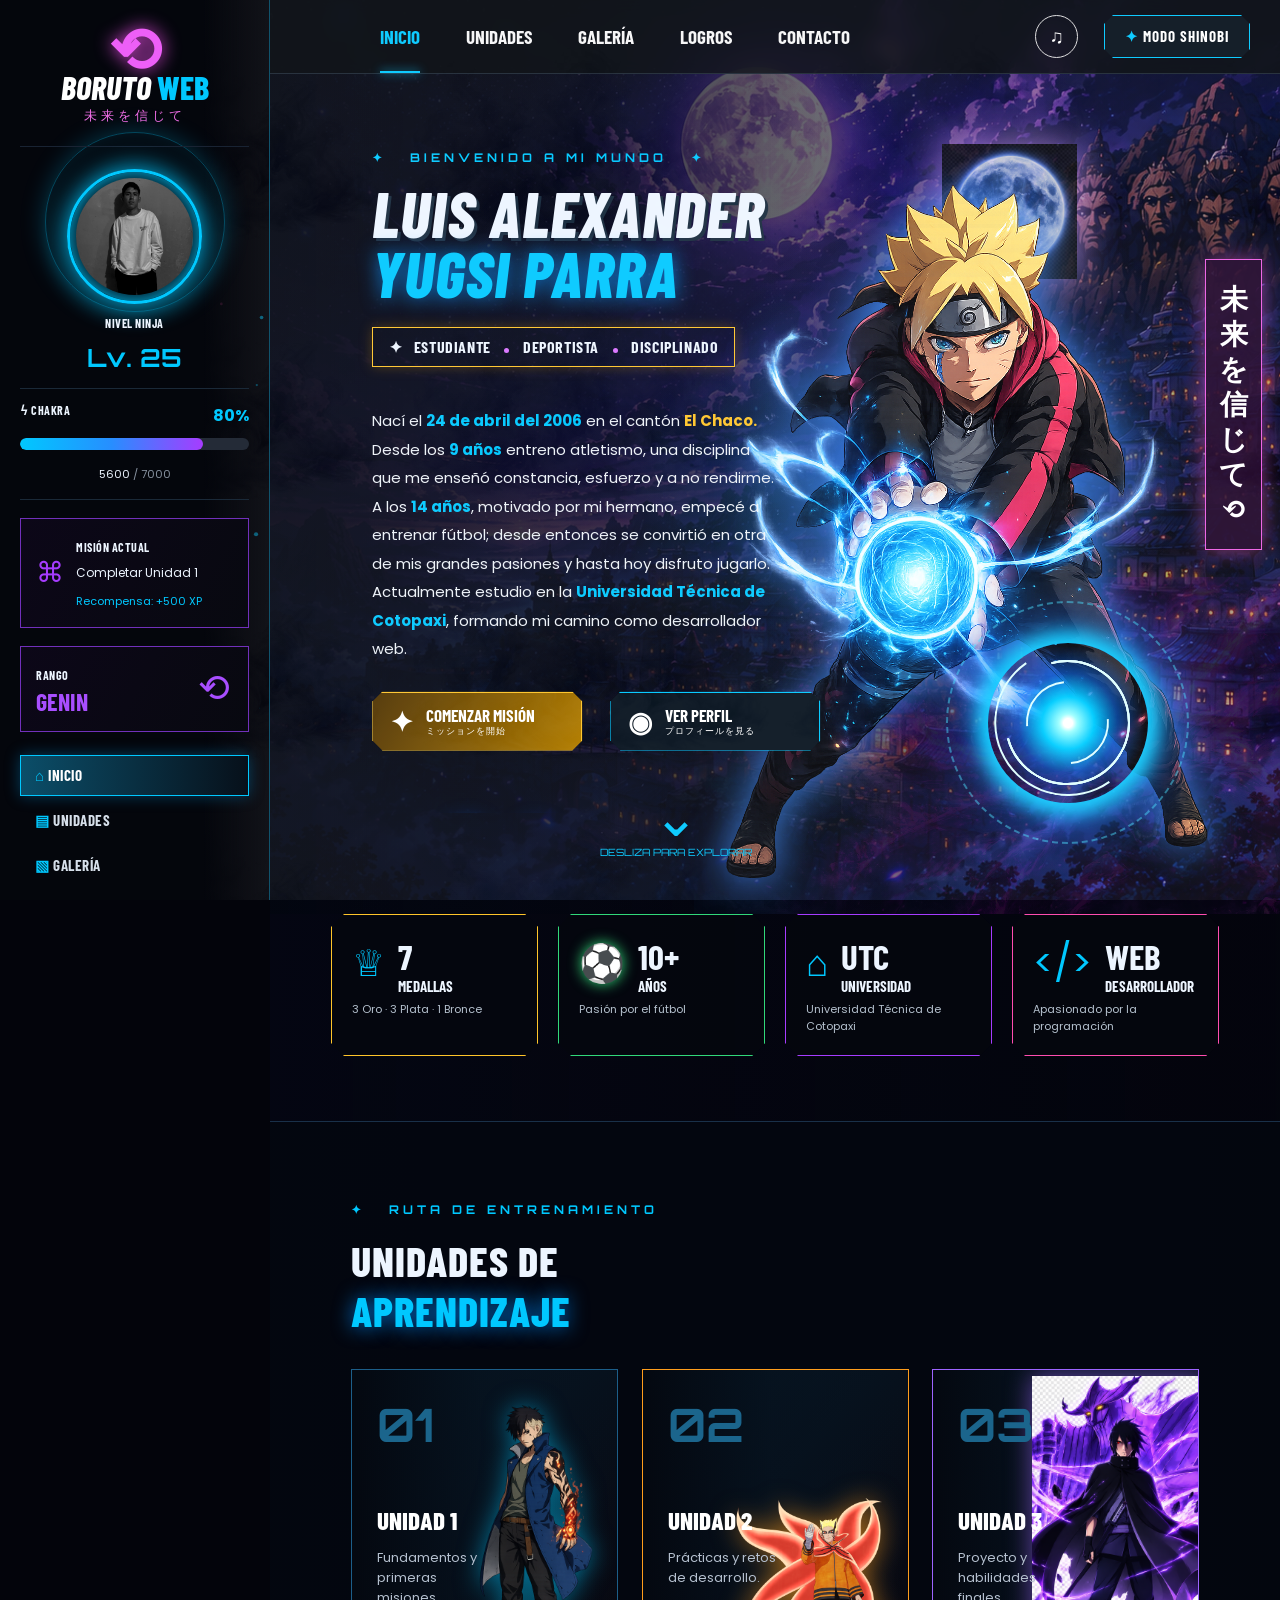
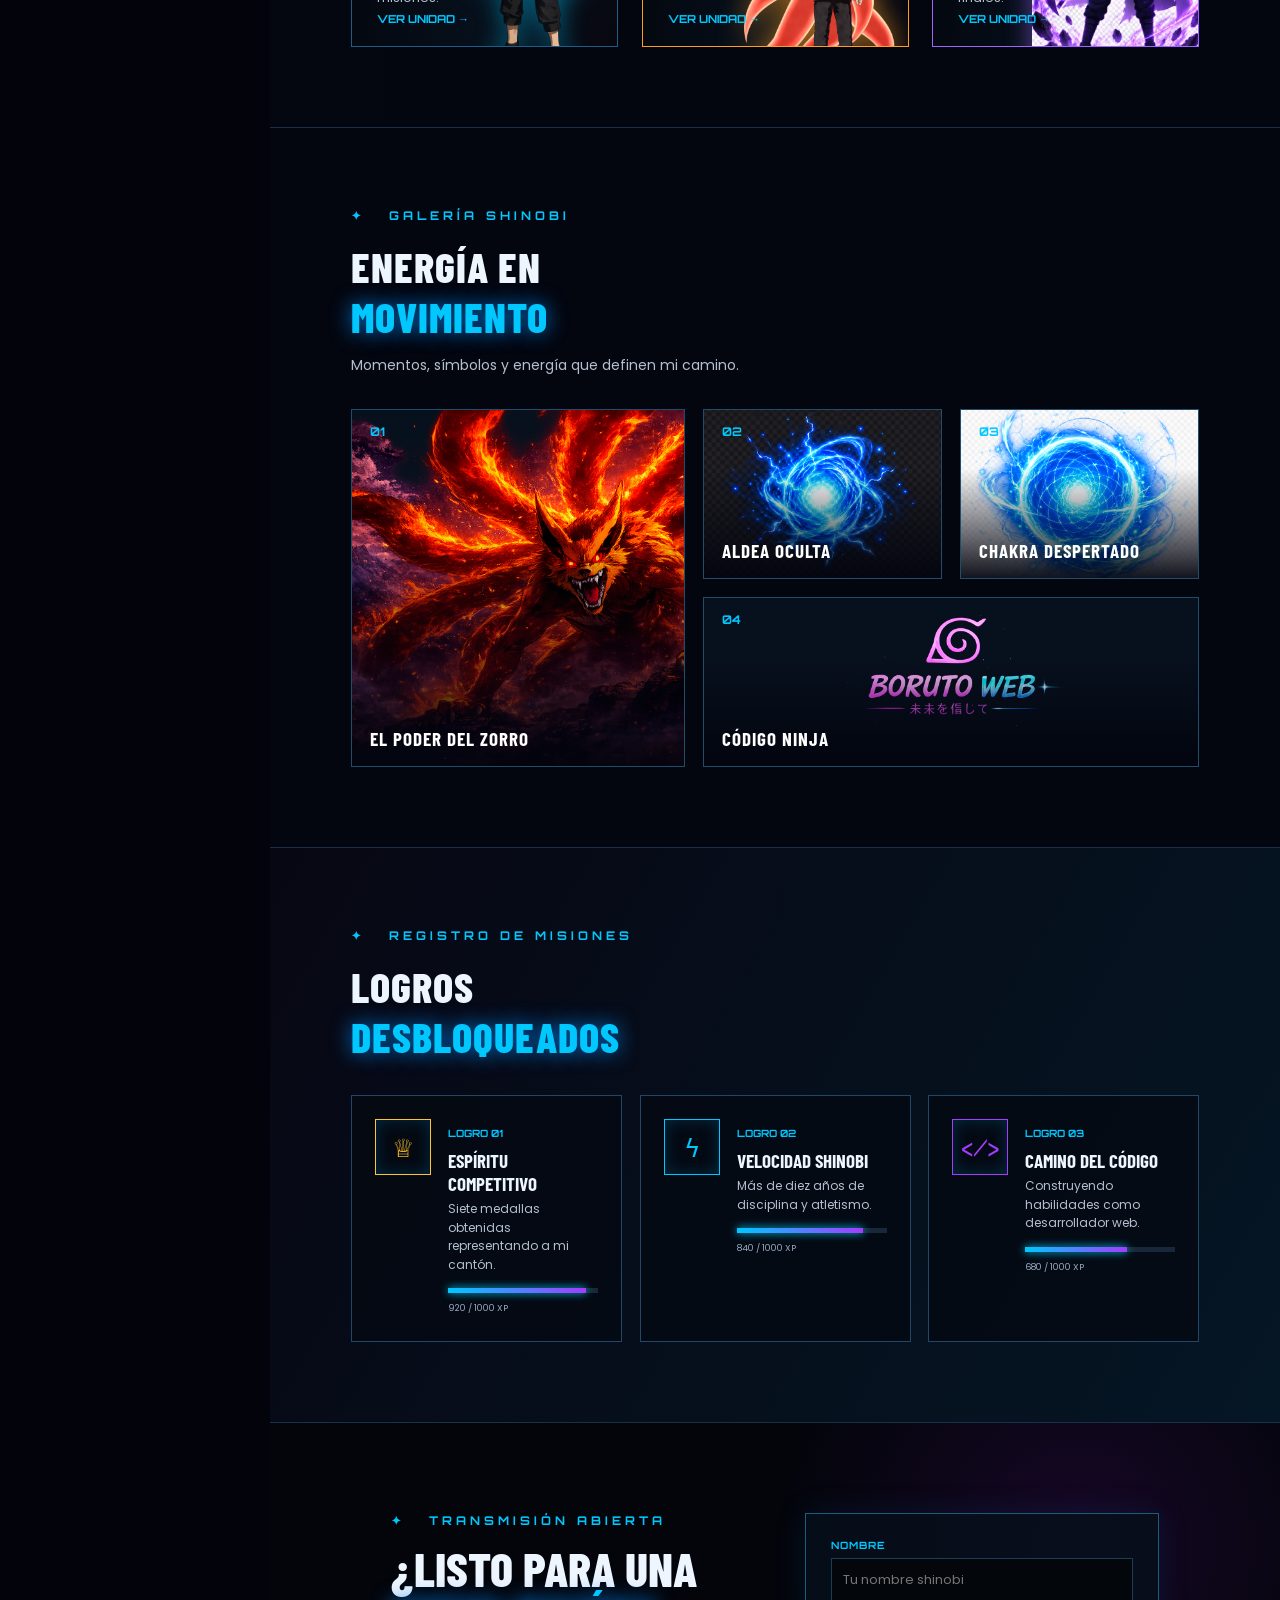
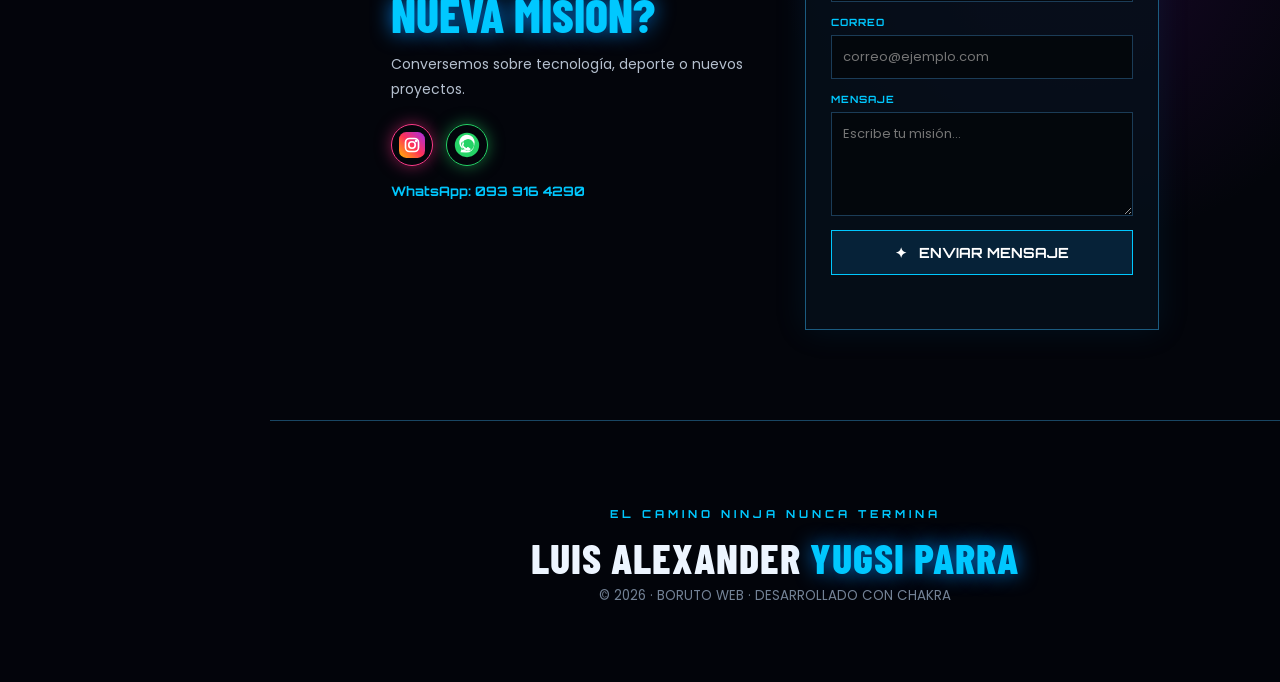
==== commit 73aa7b49: "parte29" ====
--- a/index.html
+++ b/index.html
@@ -19,6 +19,7 @@
   <link rel="stylesheet" href="chakra-effects.css">
   <link rel="stylesheet" href="football.css">
   <link rel="stylesheet" href="sidebar-motion.css">
+  <link rel="stylesheet" href="sidebar-scroll.css">
 </head>
 <body>
   <div class="loader" id="loader" aria-label="Cargando experiencia shinobi"><div class="loader-mark">うずまき</div><p>BORUTO · NARUTO NEXT GENERATIONS</p><small>LA NUEVA GENERACIÓN DESPIERTA</small><span></span></div>
--- a/sidebar-scroll.css
+++ b/sidebar-scroll.css
@@ -0,0 +1,2 @@
+/* Mantiene los efectos del panel y permite llegar al menú completo. */
+.sidebar{overflow-x:hidden!important;overflow-y:auto!important;scroll-behavior:smooth}.sidebar::-webkit-scrollbar{width:5px}.sidebar::-webkit-scrollbar-thumb{background:var(--cyan);border-radius:8px;box-shadow:0 0 8px var(--cyan)}
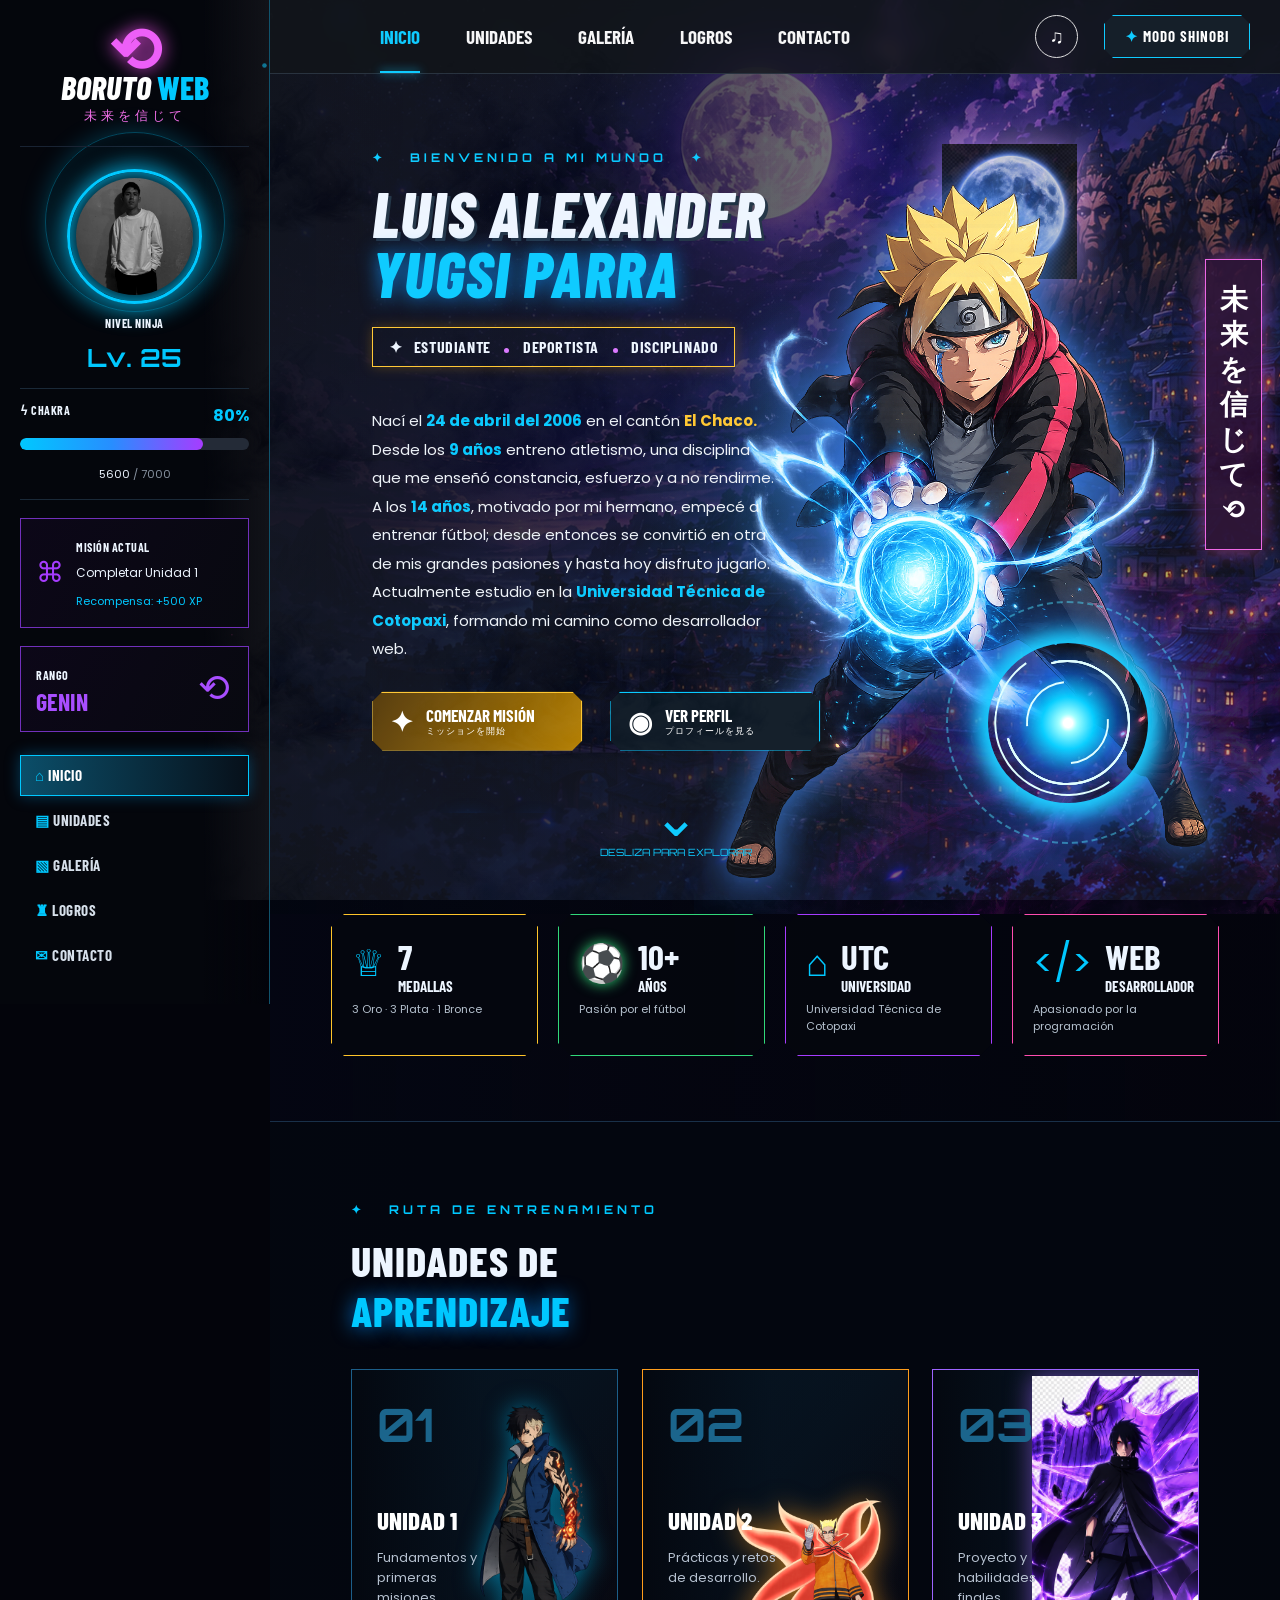
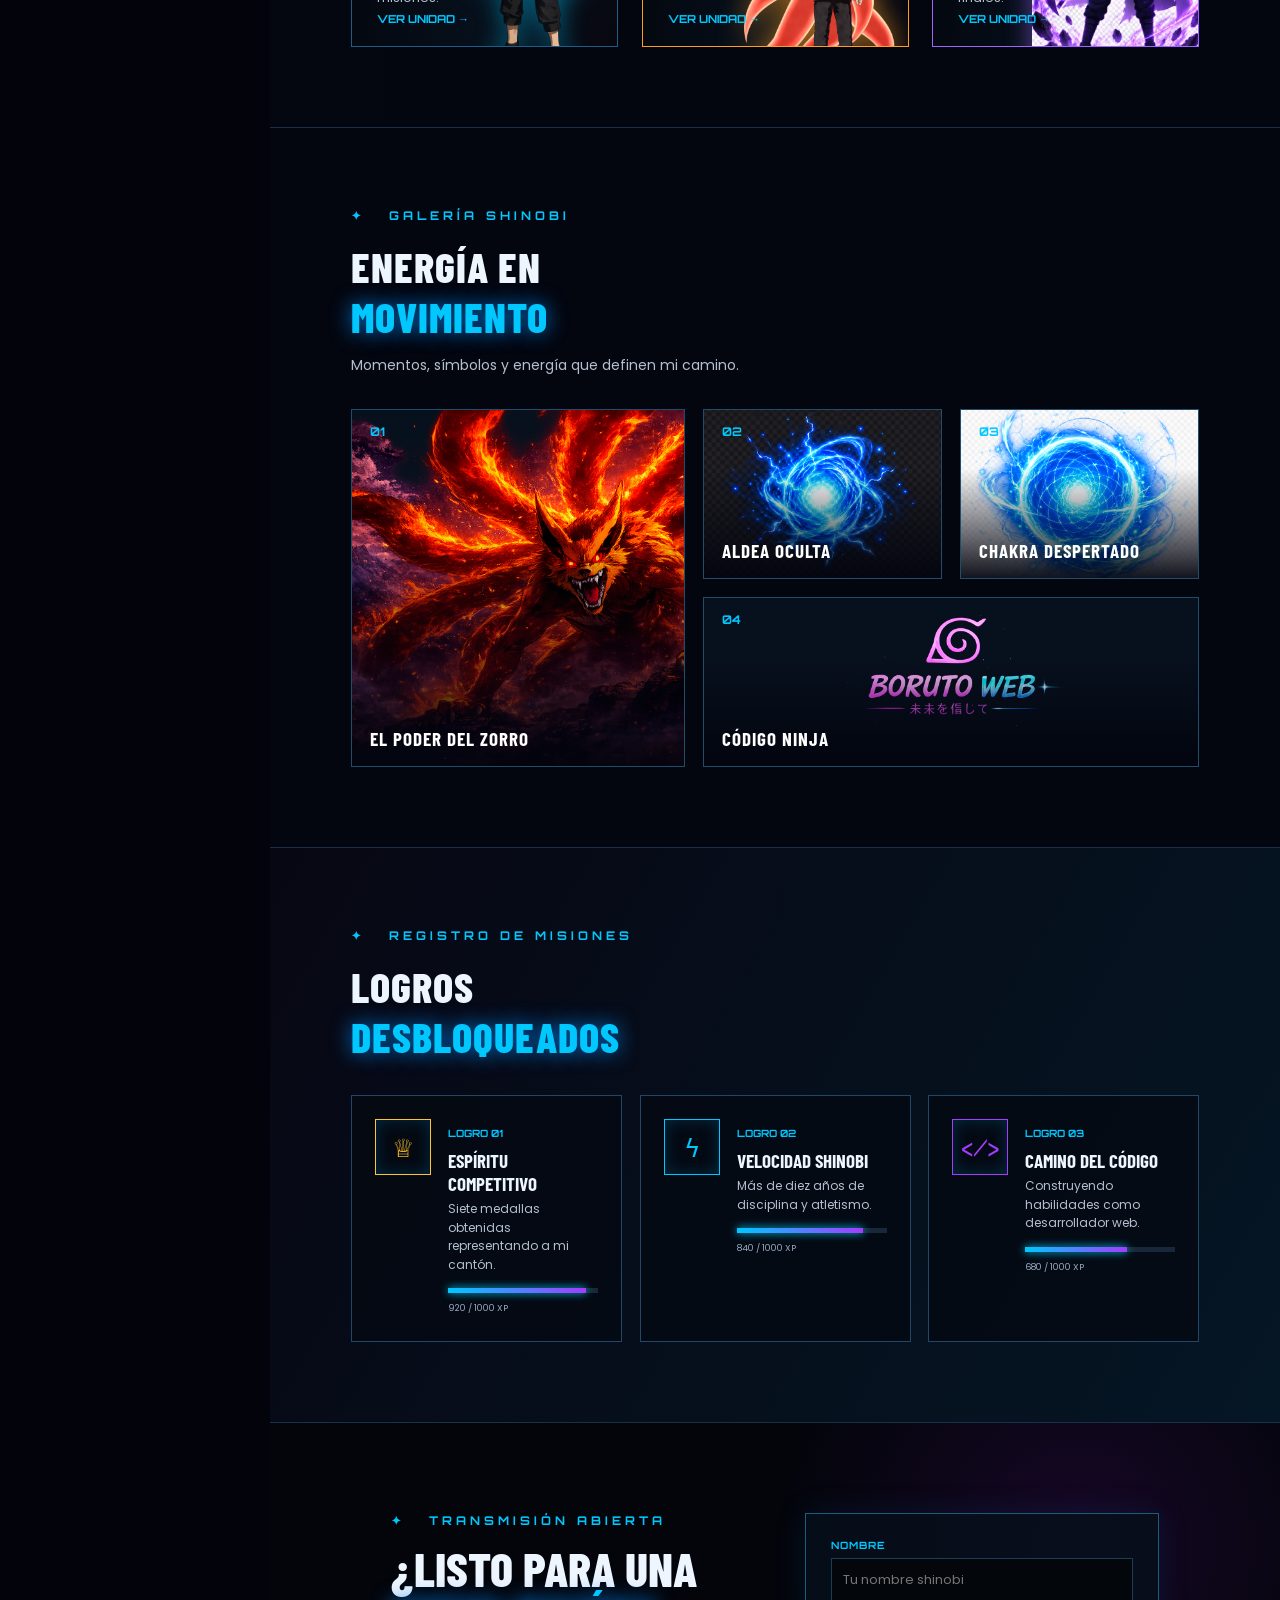
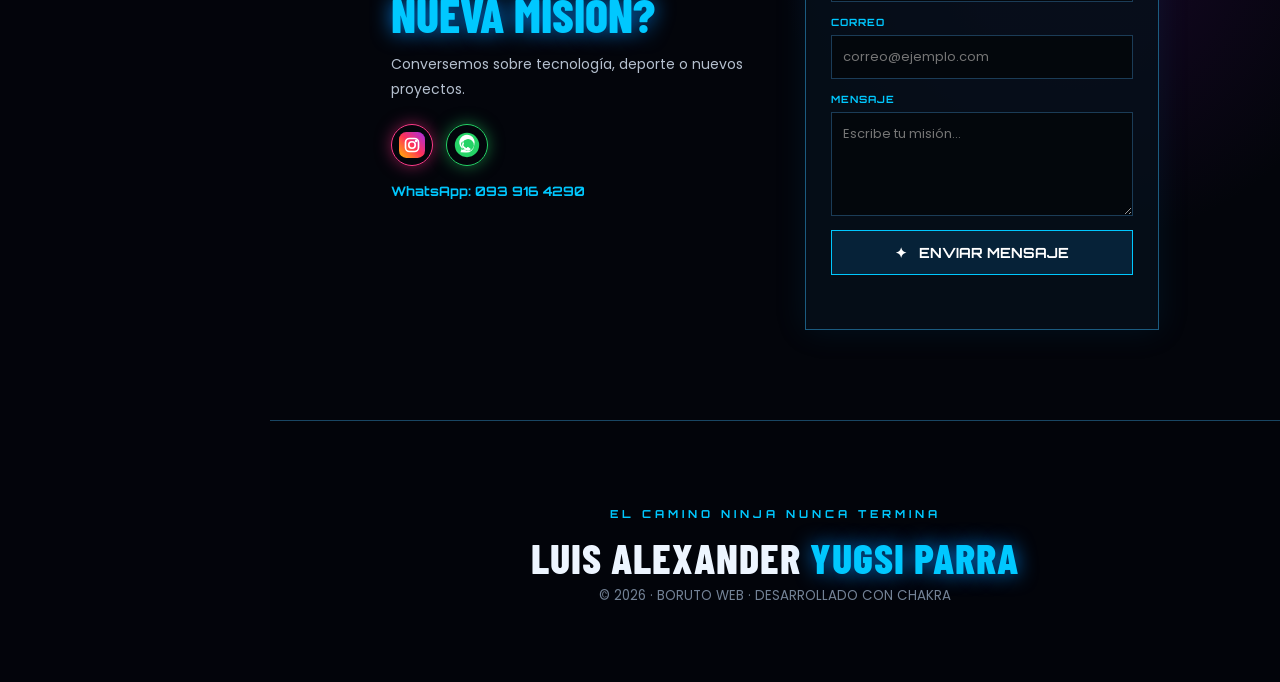
==== commit b53ae347: "parte29" ====
--- a/index.html
+++ b/index.html
@@ -20,6 +20,7 @@
   <link rel="stylesheet" href="football.css">
   <link rel="stylesheet" href="sidebar-motion.css">
   <link rel="stylesheet" href="sidebar-scroll.css">
+  <link rel="stylesheet" href="sidebar-page-scroll.css">
 </head>
 <body>
   <div class="loader" id="loader" aria-label="Cargando experiencia shinobi"><div class="loader-mark">うずまき</div><p>BORUTO · NARUTO NEXT GENERATIONS</p><small>LA NUEVA GENERACIÓN DESPIERTA</small><span></span></div>
--- a/sidebar-page-scroll.css
+++ b/sidebar-page-scroll.css
@@ -0,0 +1,2 @@
+/* El panel acompaña el desplazamiento general de la página, sin una barra propia. */
+.sidebar{position:absolute!important;top:0!important;bottom:auto!important;left:0!important;height:auto!important;min-height:100vh;overflow:visible!important}.sidebar-chakra{overflow:hidden!important}
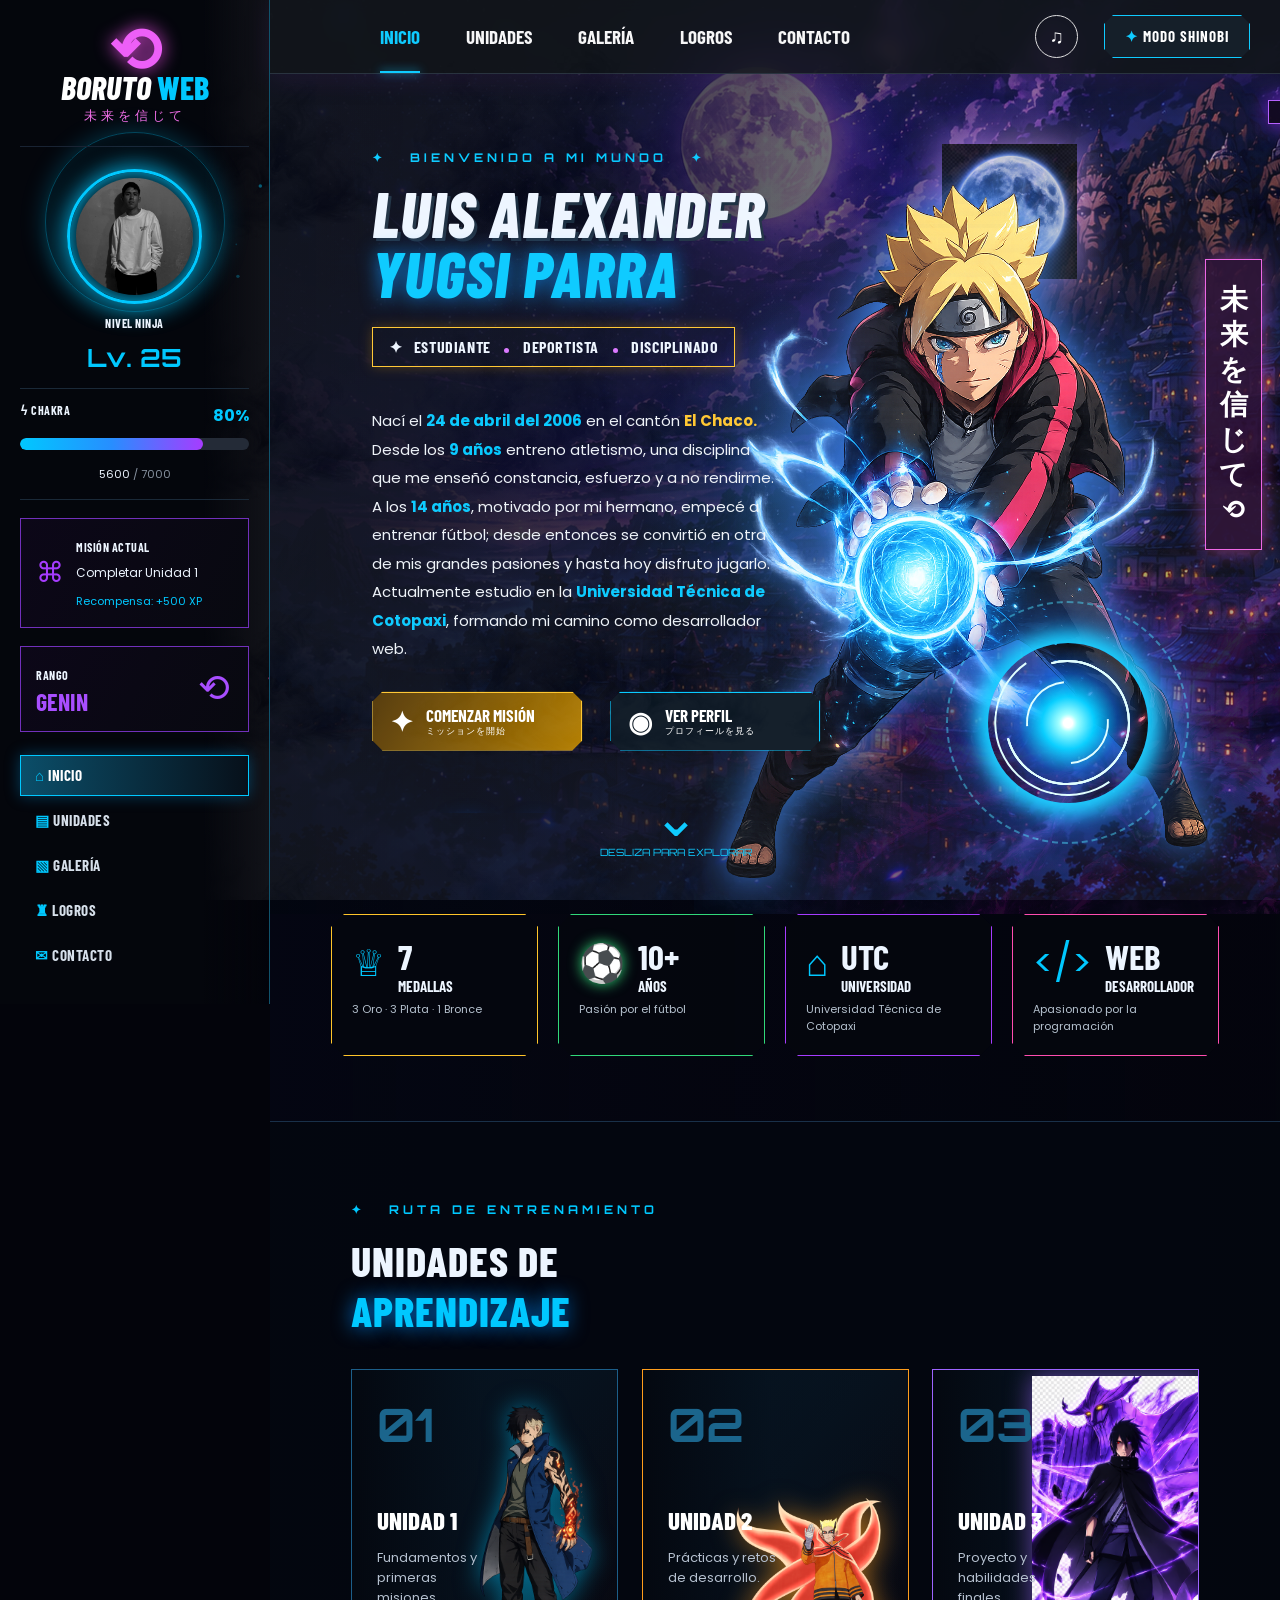
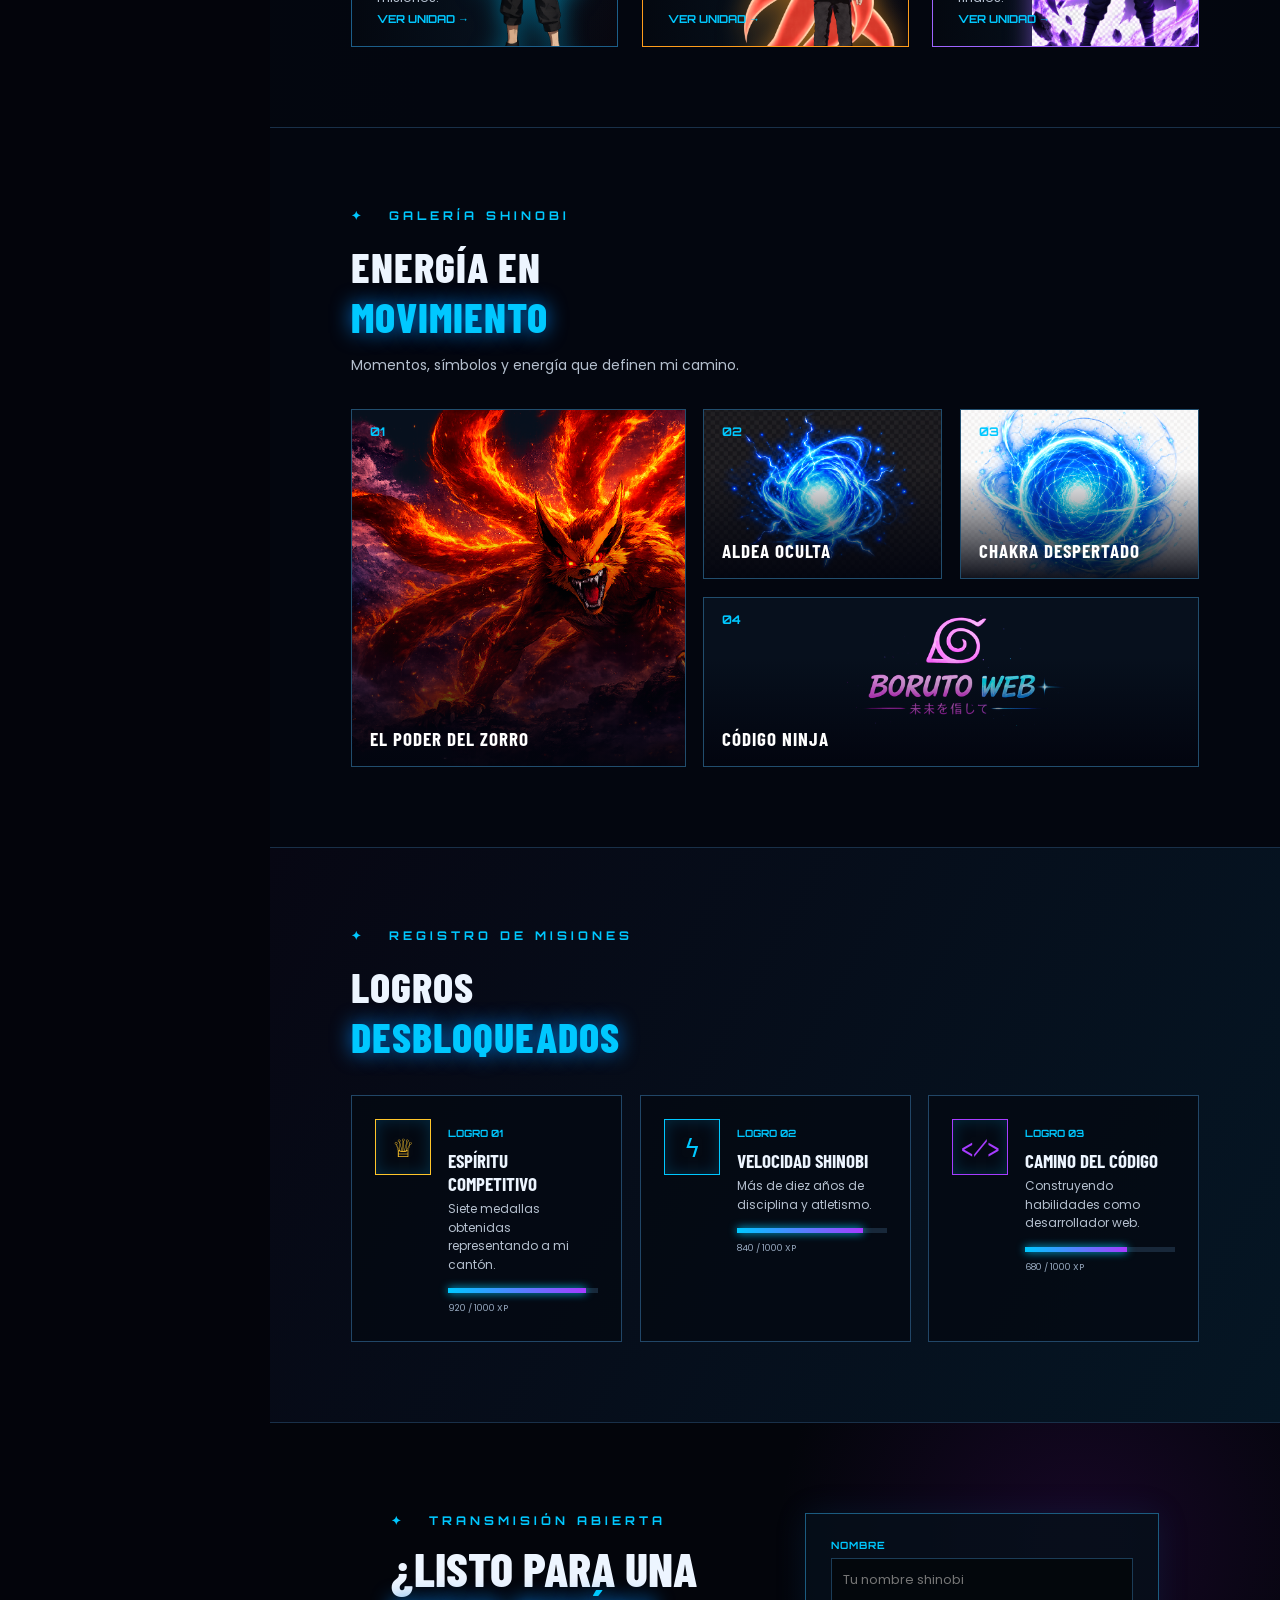
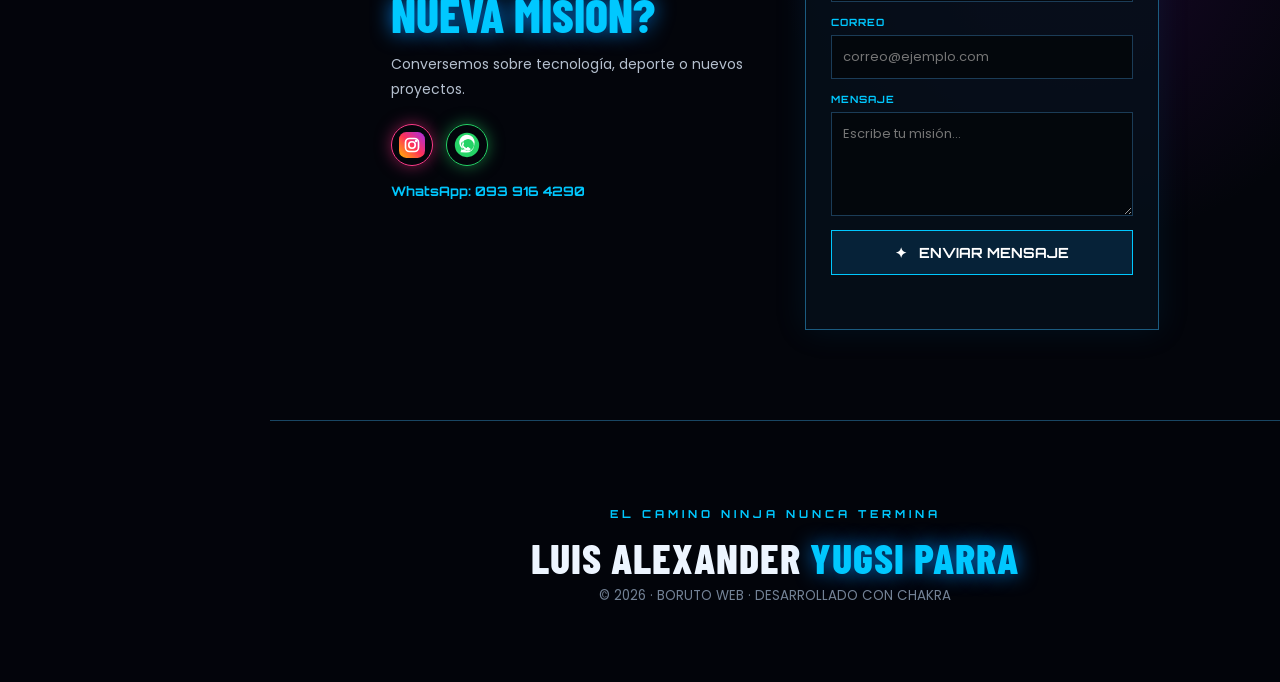
==== commit be860a35: "42" ====
--- a/index.html
+++ b/index.html
@@ -21,6 +21,7 @@
   <link rel="stylesheet" href="sidebar-motion.css">
   <link rel="stylesheet" href="sidebar-scroll.css">
   <link rel="stylesheet" href="sidebar-page-scroll.css">
+  <link rel="stylesheet" href="academy-effects.css">
 </head>
 <body>
   <div class="loader" id="loader" aria-label="Cargando experiencia shinobi"><div class="loader-mark">うずまき</div><p>BORUTO · NARUTO NEXT GENERATIONS</p><small>LA NUEVA GENERACIÓN DESPIERTA</small><span></span></div>
@@ -77,5 +78,6 @@
   <script src="music.js"></script>
   <script src="motion.js"></script>
   <script src="effects2.js"></script>
+  <script src="academy-effects.js"></script>
 </body>
 </html>
--- a/academy-effects.css
+++ b/academy-effects.css
@@ -0,0 +1 @@
+::selection{background:#bd60ff;color:#fff}.academy-fx{position:fixed;z-index:30;inset:0;pointer-events:none;overflow:hidden}.chakra-spark{position:absolute;width:5px;height:5px;border-radius:50%;background:var(--spark,#bd60ff);box-shadow:0 0 8px 3px var(--spark,#bd60ff);animation:spark-rise var(--life,1.2s) ease-out forwards}.ninja-toast{position:fixed;z-index:50;right:20px;top:100px;max-width:310px;padding:11px 15px;border:1px solid #b761ff;background:#130a20e8;color:#f5eaff;font:600 12px/1.4 Orbitron,Arial;box-shadow:0 0 24px #8d2be3;transform:translateX(125%);transition:transform .32s;pointer-events:none}.ninja-toast.show{transform:translateX(0)}.ripple{position:absolute;border-radius:50%;background:#fff7;transform:scale(0);animation:ripple .6s linear;pointer-events:none}.unit-card,.level-card,.learn-grid>div,.gallery-card,.achievement-grid article,.rewards button,.node{will-change:transform;transition:transform .25s ease,filter .25s ease,box-shadow .25s ease}.unit-card:hover,.level-card:hover:not(.locked),.learn-grid>div:hover,.gallery-card:hover,.achievement-grid article:hover,.rewards button:hover{filter:brightness(1.13) saturate(1.1);box-shadow:0 15px 35px #7d2dc355}.level-card.done,.node.completed{animation:completed-glow 2.4s ease-in-out infinite}.topbar,body>header{box-shadow:0 5px 24px #2d0c4d50}.route,.map-wrap,.path-section{isolation:isolate}.route:after,.map-wrap:after{content:'';position:absolute;z-index:-1;inset:4%;background:radial-gradient(circle at 50% 50%,#b349ff22,transparent 50%);filter:blur(24px);pointer-events:none}@keyframes spark-rise{to{transform:translate(var(--x,0),var(--y,-42px)) scale(0);opacity:0}}@keyframes ripple{to{transform:scale(4);opacity:0}}@keyframes completed-glow{50%{filter:brightness(1.25);box-shadow:0 0 28px #b755ff}}@media(max-width:700px){.ninja-toast{top:auto;bottom:18px;right:12px;left:12px;max-width:none}.academy-fx{display:none}}
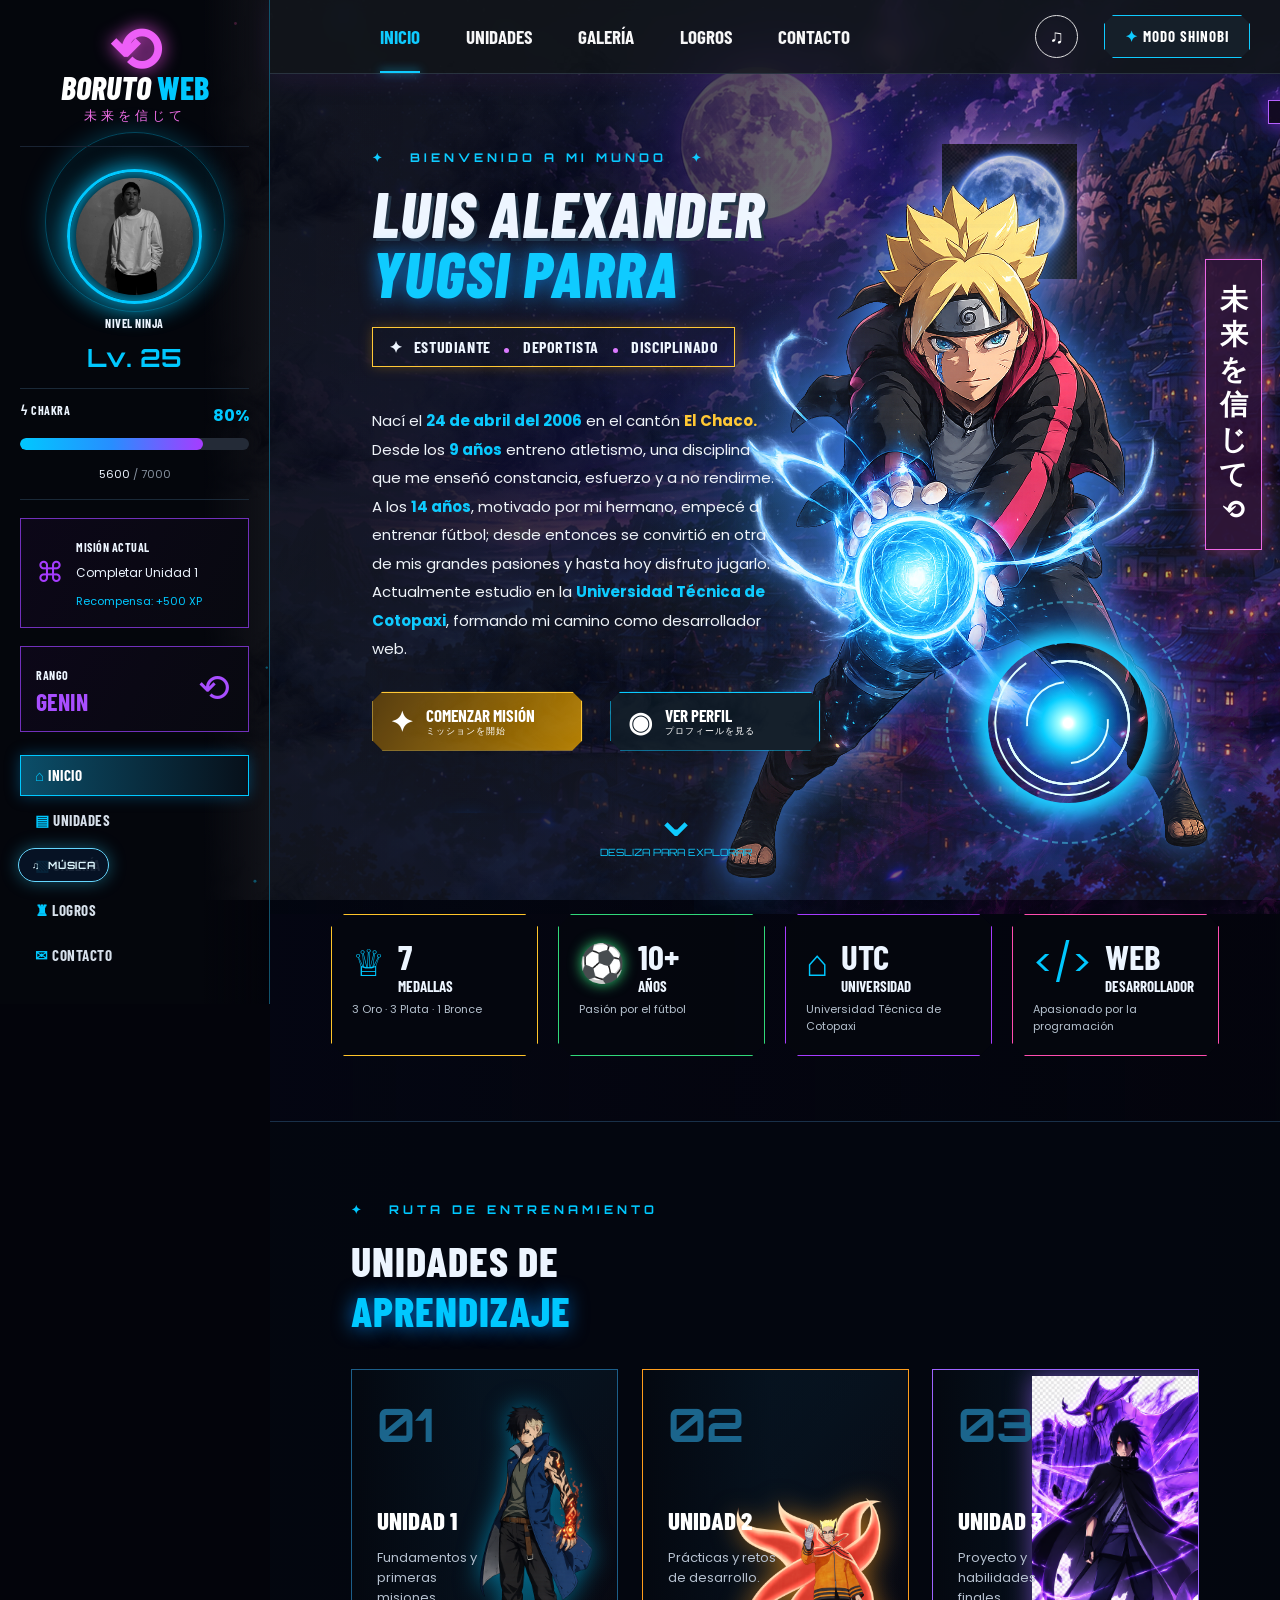
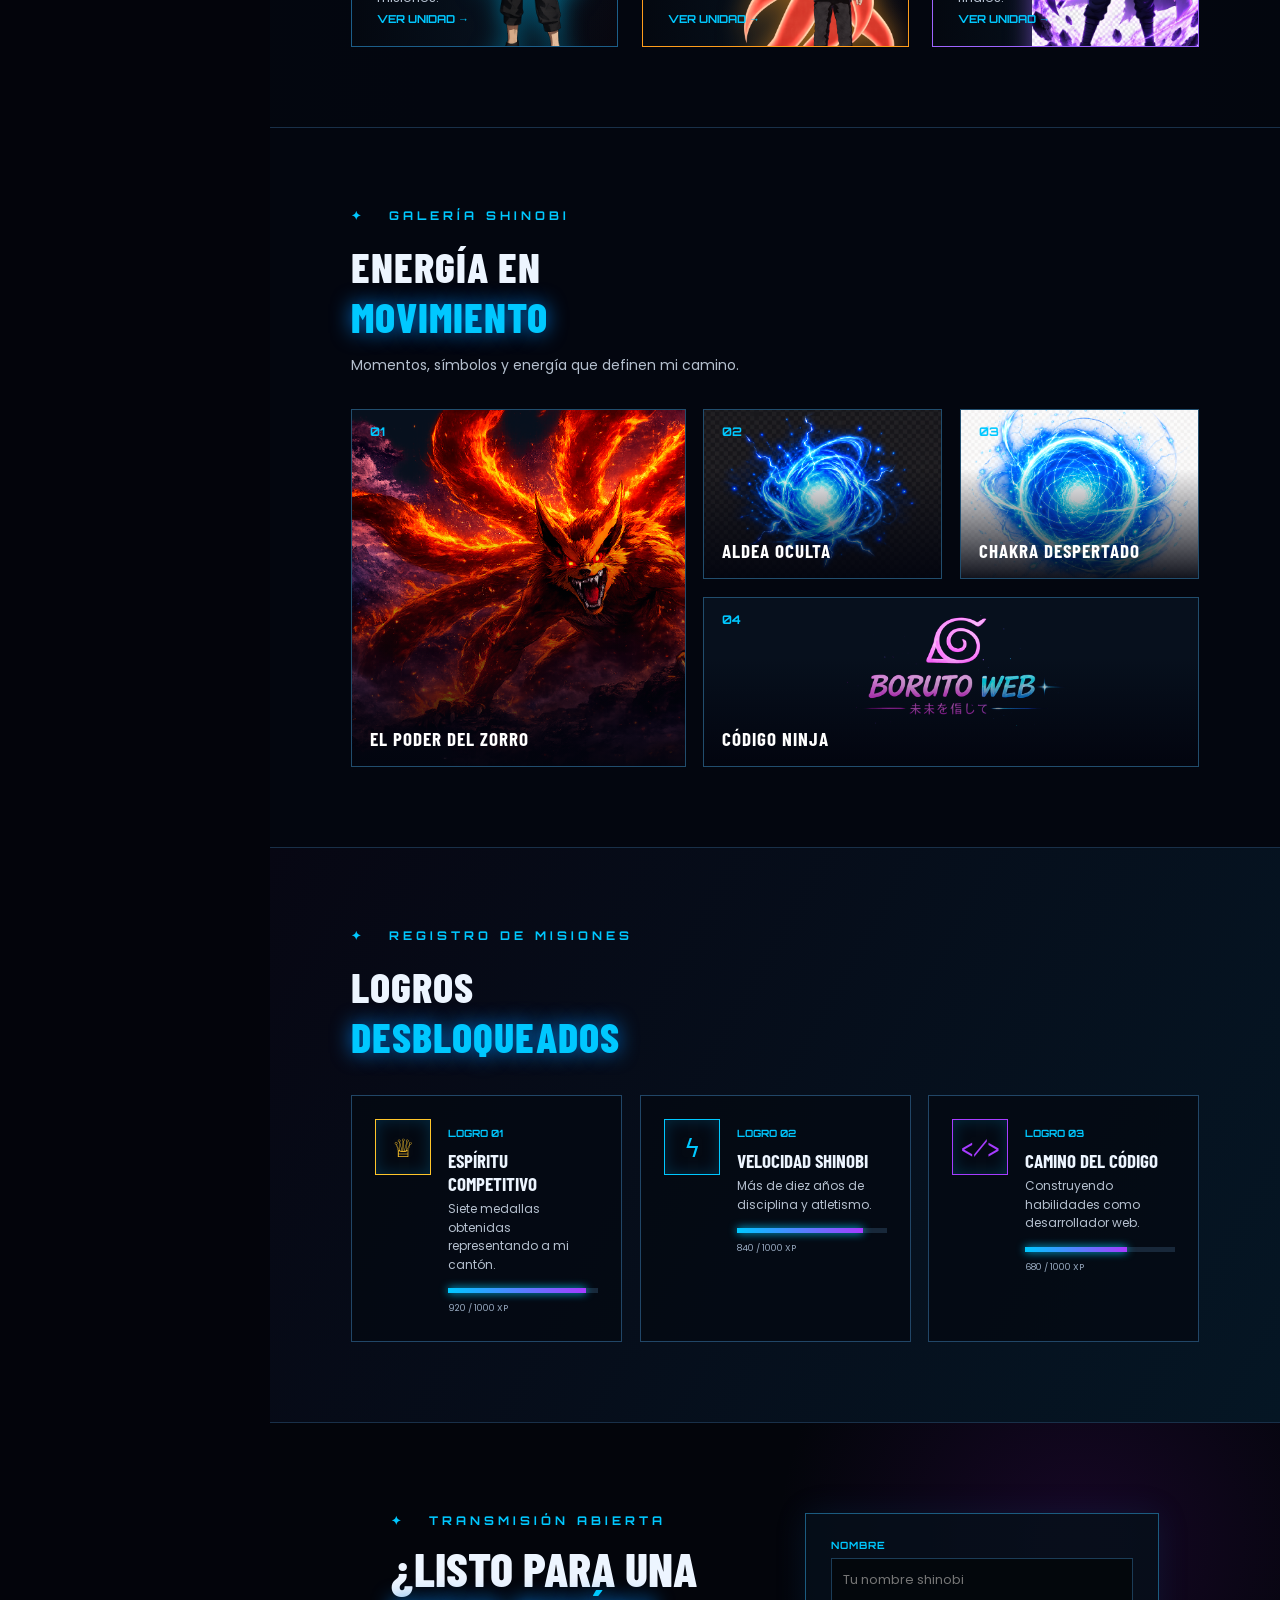
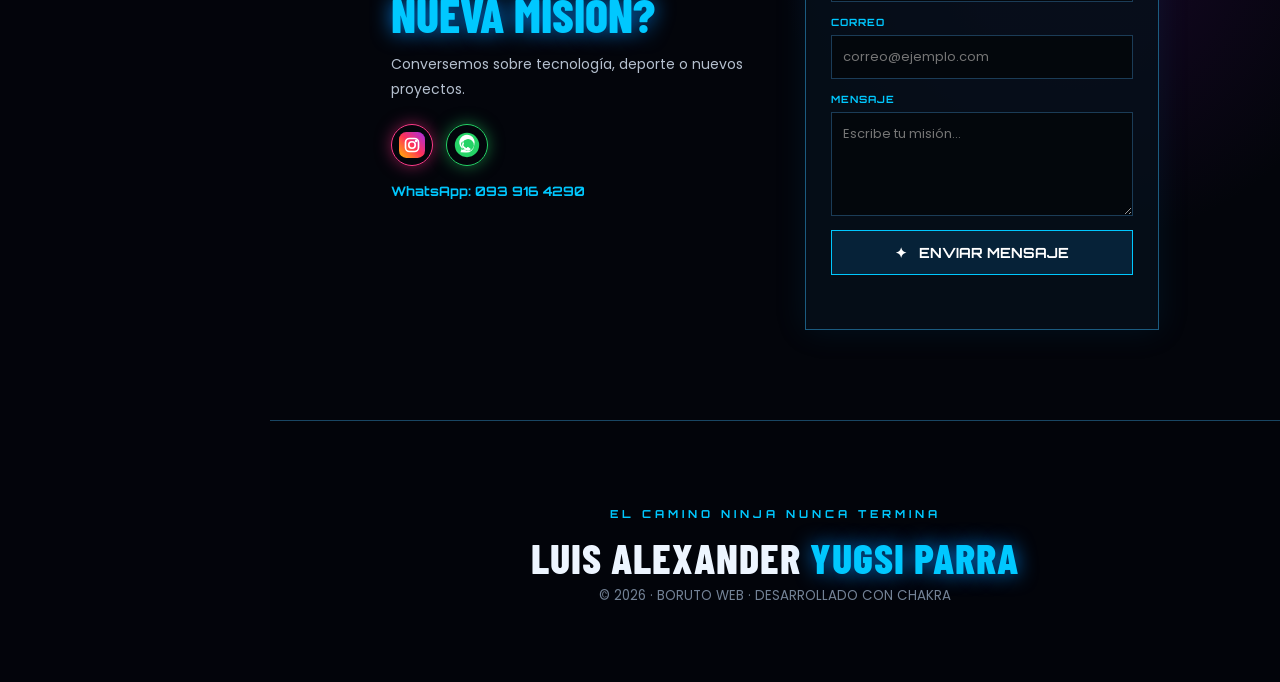
==== commit a6484417: "45" ====
--- a/index.html
+++ b/index.html
@@ -22,6 +22,7 @@
   <link rel="stylesheet" href="sidebar-scroll.css">
   <link rel="stylesheet" href="sidebar-page-scroll.css">
   <link rel="stylesheet" href="academy-effects.css">
+  <link rel="stylesheet" href="page-music.css">
 </head>
 <body>
   <div class="loader" id="loader" aria-label="Cargando experiencia shinobi"><div class="loader-mark">うずまき</div><p>BORUTO · NARUTO NEXT GENERATIONS</p><small>LA NUEVA GENERACIÓN DESPIERTA</small><span></span></div>
@@ -75,9 +76,9 @@
   </main>
   <script src="main.js"></script>
   <script src="extras.js"></script>
-  <script src="music.js"></script>
   <script src="motion.js"></script>
   <script src="effects2.js"></script>
   <script src="academy-effects.js"></script>
+  <script src="page-music.js"></script>
 </body>
 </html>
--- a/page-music.css
+++ b/page-music.css
@@ -0,0 +1 @@
+.music-control{position:fixed;z-index:99;left:18px;bottom:18px;display:inline-flex;align-items:center;gap:8px;padding:10px 13px;border:1px solid #65d7ff;border-radius:22px;background:#071427e8;color:#dff8ff;font:700 10px Orbitron,Arial;letter-spacing:.7px;box-shadow:0 0 17px #26b6e070;cursor:pointer;transition:.2s}.music-control:hover,.music-control.playing{border-color:#f0a8ff;background:#321054;box-shadow:0 0 22px #c54dff}.music-control.playing{animation:music-pulse 1.4s infinite}@keyframes music-pulse{50%{transform:scale(1.05);filter:brightness(1.2)}}@media(max-width:700px){.music-control{left:12px;bottom:13px}.unit-actions~.music-control{bottom:111px}}
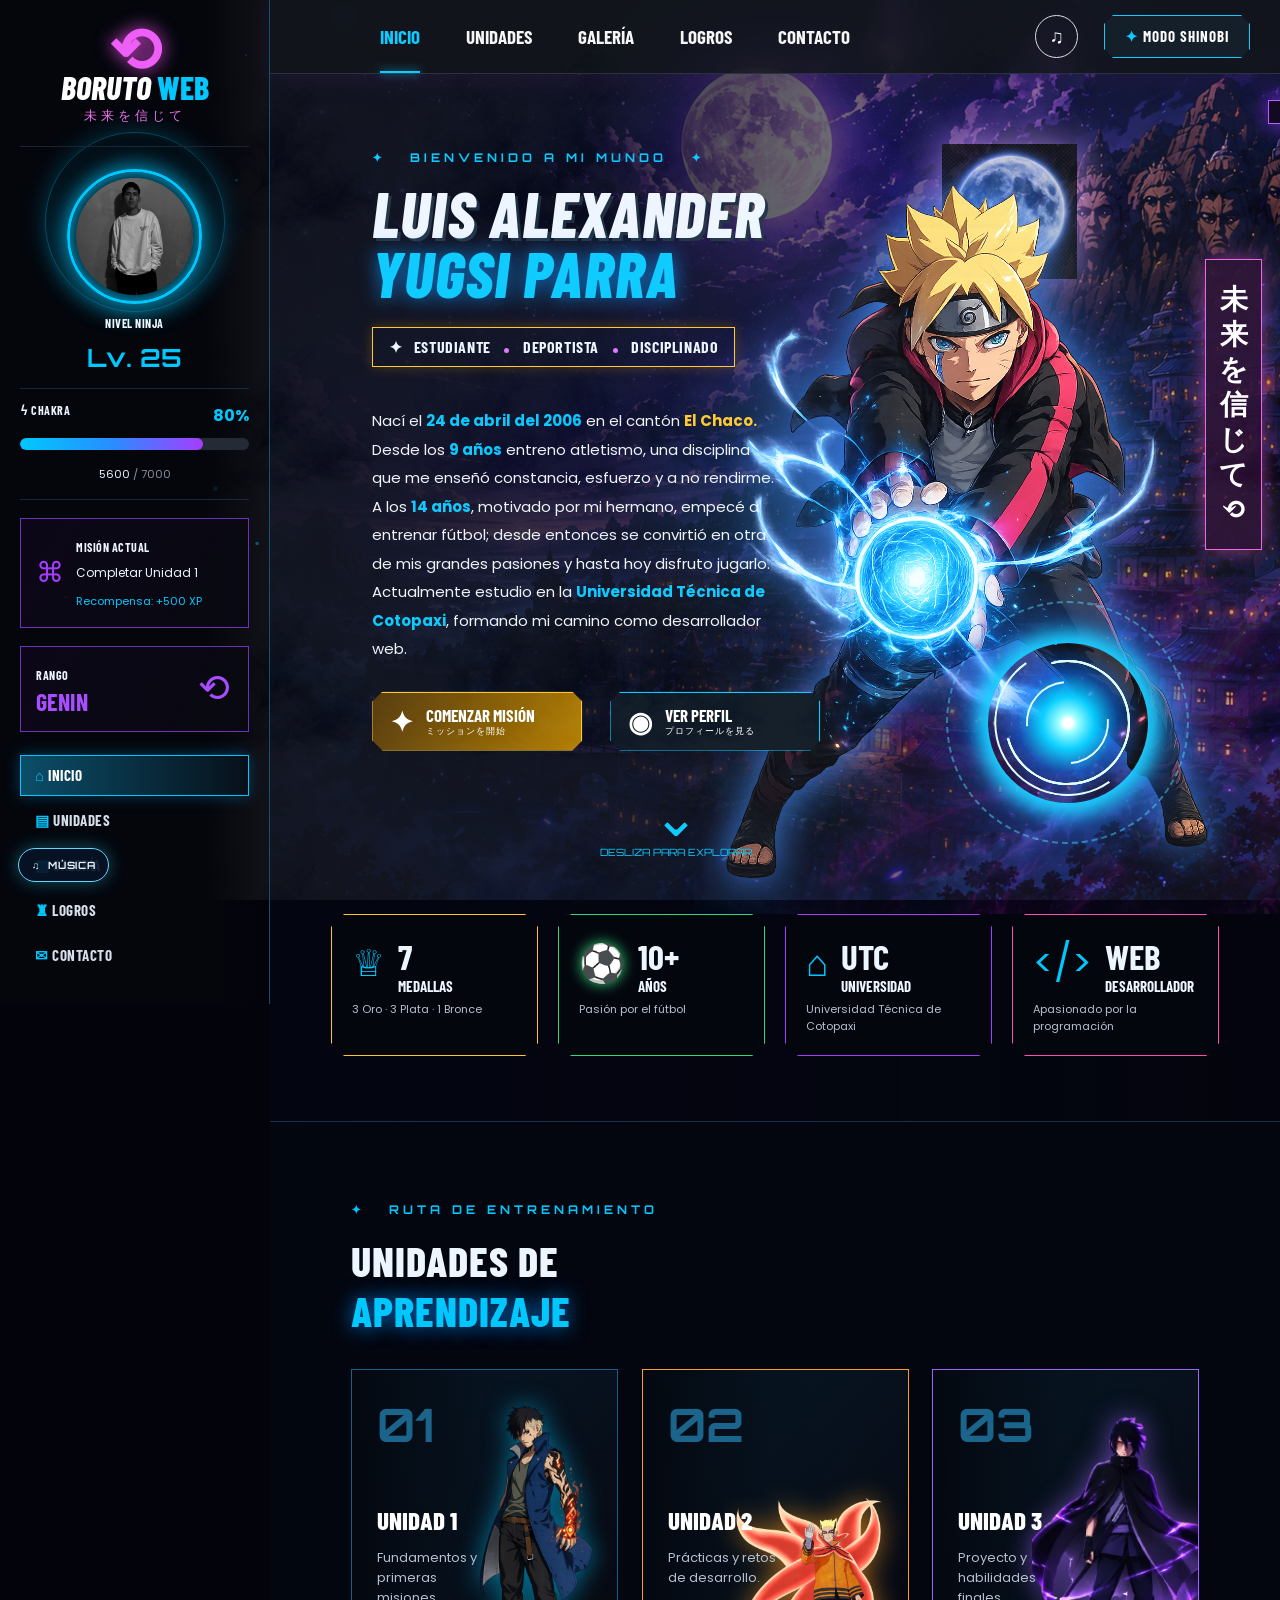
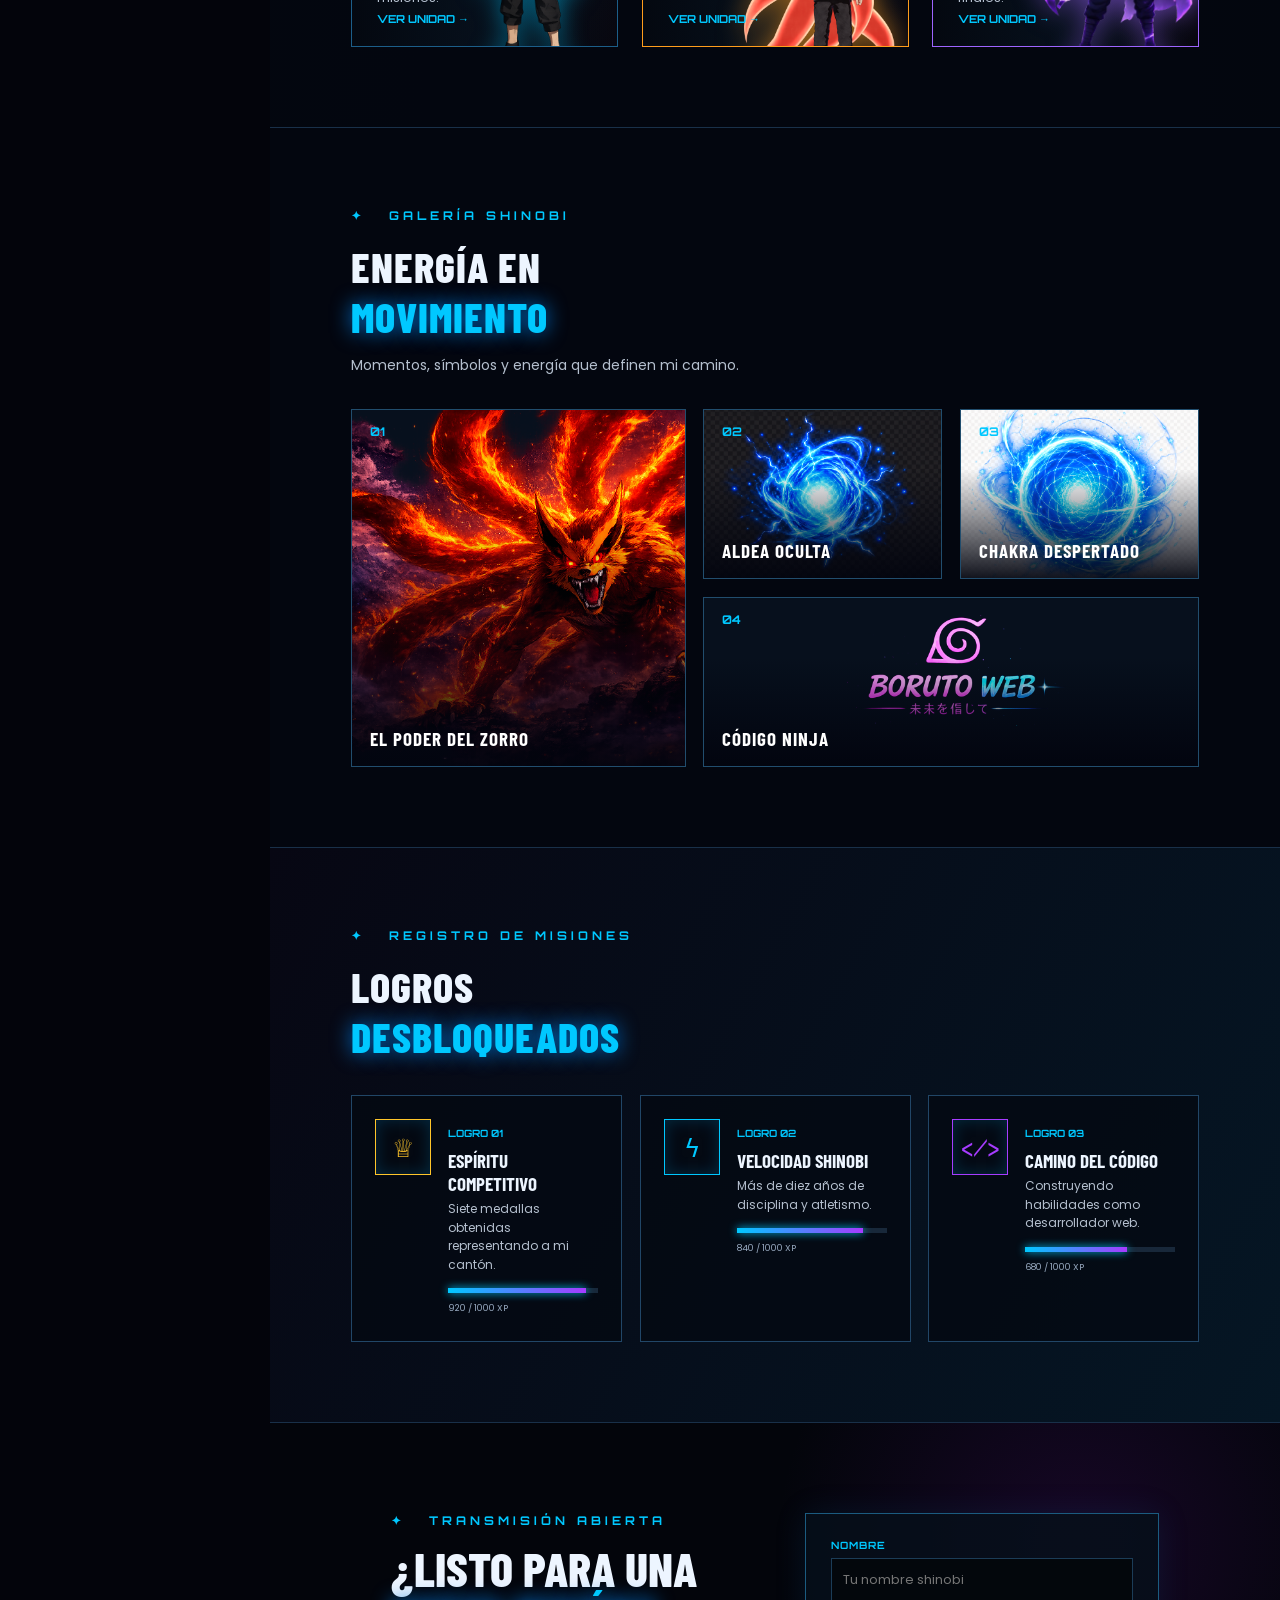
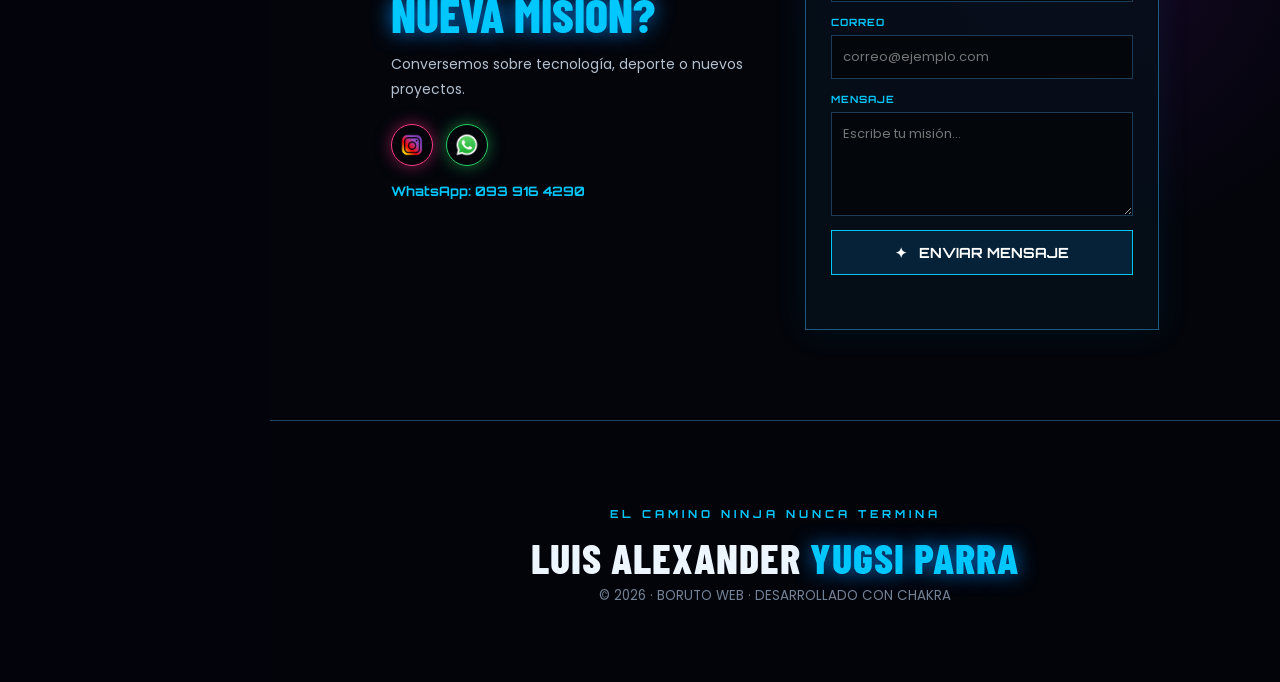
==== commit af032ce3: "48" ====
--- a/index.html
+++ b/index.html
@@ -70,7 +70,7 @@
     <section class="content-section" id="unidades"><p class="eyebrow">✦ &nbsp; RUTA DE ENTRENAMIENTO</p><h2>UNIDADES DE <span>APRENDIZAJE</span></h2><div class="unit-grid"><a class="unit-card kawaki-card" href="unidad1.html"><img src="img/kawaki.png" alt="Kawaki"><b>01</b><h3>UNIDAD 1</h3><p>Fundamentos y primeras misiones.</p><span>VER UNIDAD →</span></a><a class="unit-card naruto-card" href="unidad2.html"><img src="img/naruto.png" alt="Naruto Uzumaki"><b>02</b><h3>UNIDAD 2</h3><p>Prácticas y retos de desarrollo.</p><span>VER UNIDAD →</span></a><a class="unit-card sasuke-card" href="unidad3.html"><img src="img/sasuke.png" alt="Sasuke Uchiha"><b>03</b><h3>UNIDAD 3</h3><p>Proyecto y habilidades finales.</p><span>VER UNIDAD →</span></a></div></section>
     <section class="content-section gallery" id="galeria"><p class="eyebrow">✦ &nbsp; GALERÍA SHINOBI</p><h2>ENERGÍA EN <span>MOVIMIENTO</span></h2><p class="section-text">Momentos, símbolos y energía que definen mi camino.</p><div class="gallery-grid"><button class="gallery-card featured" data-title="EL PODER DEL ZORRO"><img src="img/kurama.png" alt="Kurama"><span>01</span><b>EL PODER DEL ZORRO</b></button><button class="gallery-card" data-title="ALDEA OCULTA"><img src="img/card-bg.png" alt="Paisaje shinobi"><span>02</span><b>ALDEA OCULTA</b></button><button class="gallery-card" data-title="CHAKRA DESPERTADO"><img src="img/rasenga.png" alt="Rasengan"><span>03</span><b>CHAKRA DESPERTADO</b></button><button class="gallery-card" data-title="CÓDIGO NINJA"><img src="img/logo.png" alt="Símbolo shinobi"><span>04</span><b>CÓDIGO NINJA</b></button></div></section>
     <section class="content-section achievements" id="logros"><p class="eyebrow">✦ &nbsp; REGISTRO DE MISIONES</p><h2>LOGROS <span>DESBLOQUEADOS</span></h2><div class="achievement-grid"><article><div class="badge gold">♕</div><div><small>LOGRO 01</small><h3>ESPÍRITU COMPETITIVO</h3><p>Siete medallas obtenidas representando a mi cantón.</p><div class="xp"><i style="width:92%"></i></div><span>920 / 1000 XP</span></div></article><article><div class="badge blue">ϟ</div><div><small>LOGRO 02</small><h3>VELOCIDAD SHINOBI</h3><p>Más de diez años de disciplina y atletismo.</p><div class="xp"><i style="width:84%"></i></div><span>840 / 1000 XP</span></div></article><article><div class="badge purple">&lt;/&gt;</div><div><small>LOGRO 03</small><h3>CAMINO DEL CÓDIGO</h3><p>Construyendo habilidades como desarrollador web.</p><div class="xp"><i style="width:68%"></i></div><span>680 / 1000 XP</span></div></article></div></section>
-    <section class="contact-section" id="contacto"><div><p class="eyebrow">✦ &nbsp; TRANSMISIÓN ABIERTA</p><h2>¿LISTO PARA UNA<br><span>NUEVA MISIÓN?</span></h2><p>Conversemos sobre tecnología, deporte o nuevos proyectos.</p><div class="socials"><a class="social instagram" href="https://www.instagram.com/luisy._x6/" target="_blank" rel="noreferrer" aria-label="Instagram de Luis"><img src="img/instagram.svg" alt="Instagram"></a><a class="social whatsapp" href="https://wa.me/593939164290" target="_blank" rel="noreferrer" aria-label="WhatsApp de Luis"><img src="img/whatsapp.svg" alt="WhatsApp"></a></div><a class="phone-link" href="https://wa.me/593939164290" target="_blank" rel="noreferrer">WhatsApp: 093 916 4290</a></div><form id="contact-form"><label>NOMBRE<input required name="nombre" placeholder="Tu nombre shinobi"></label><label>CORREO<input required type="email" name="correo" placeholder="correo@ejemplo.com"></label><label>MENSAJE<textarea required name="mensaje" rows="4" placeholder="Escribe tu misión..."></textarea></label><button class="send" type="submit">✦ &nbsp; ENVIAR MENSAJE</button><p class="form-status" aria-live="polite"></p></form></section>
+    <section class="contact-section" id="contacto"><div><p class="eyebrow">✦ &nbsp; TRANSMISIÓN ABIERTA</p><h2>¿LISTO PARA UNA<br><span>NUEVA MISIÓN?</span></h2><p>Conversemos sobre tecnología, deporte o nuevos proyectos.</p><div class="socials"><a class="social instagram" href="https://www.instagram.com/luisy._x6/" target="_blank" rel="noreferrer" aria-label="Instagram de Luis"><img src="img/instagram.png" alt="Instagram"></a><a class="social whatsapp" href="https://wa.me/593939164290" target="_blank" rel="noreferrer" aria-label="WhatsApp de Luis"><img src="img/whatsapp.png" alt="WhatsApp"></a></div><a class="phone-link" href="https://wa.me/593939164290" target="_blank" rel="noreferrer">WhatsApp: 093 916 4290</a></div><form id="contact-form"><label>NOMBRE<input required name="nombre" placeholder="Tu nombre shinobi"></label><label>CORREO<input required type="email" name="correo" placeholder="correo@ejemplo.com"></label><label>MENSAJE<textarea required name="mensaje" rows="4" placeholder="Escribe tu misión..."></textarea></label><button class="send" type="submit">✦ &nbsp; ENVIAR MENSAJE</button><p class="form-status" aria-live="polite"></p></form></section>
     <footer><p>EL CAMINO NINJA NUNCA TERMINA</p><h2>LUIS ALEXANDER <span>YUGSI PARRA</span></h2><small>© 2026 · BORUTO WEB · DESARROLLADO CON CHAKRA</small></footer>
   <dialog id="lightbox"><button aria-label="Cerrar galería">×</button><img src="" alt=""><p></p></dialog>
   </main>
